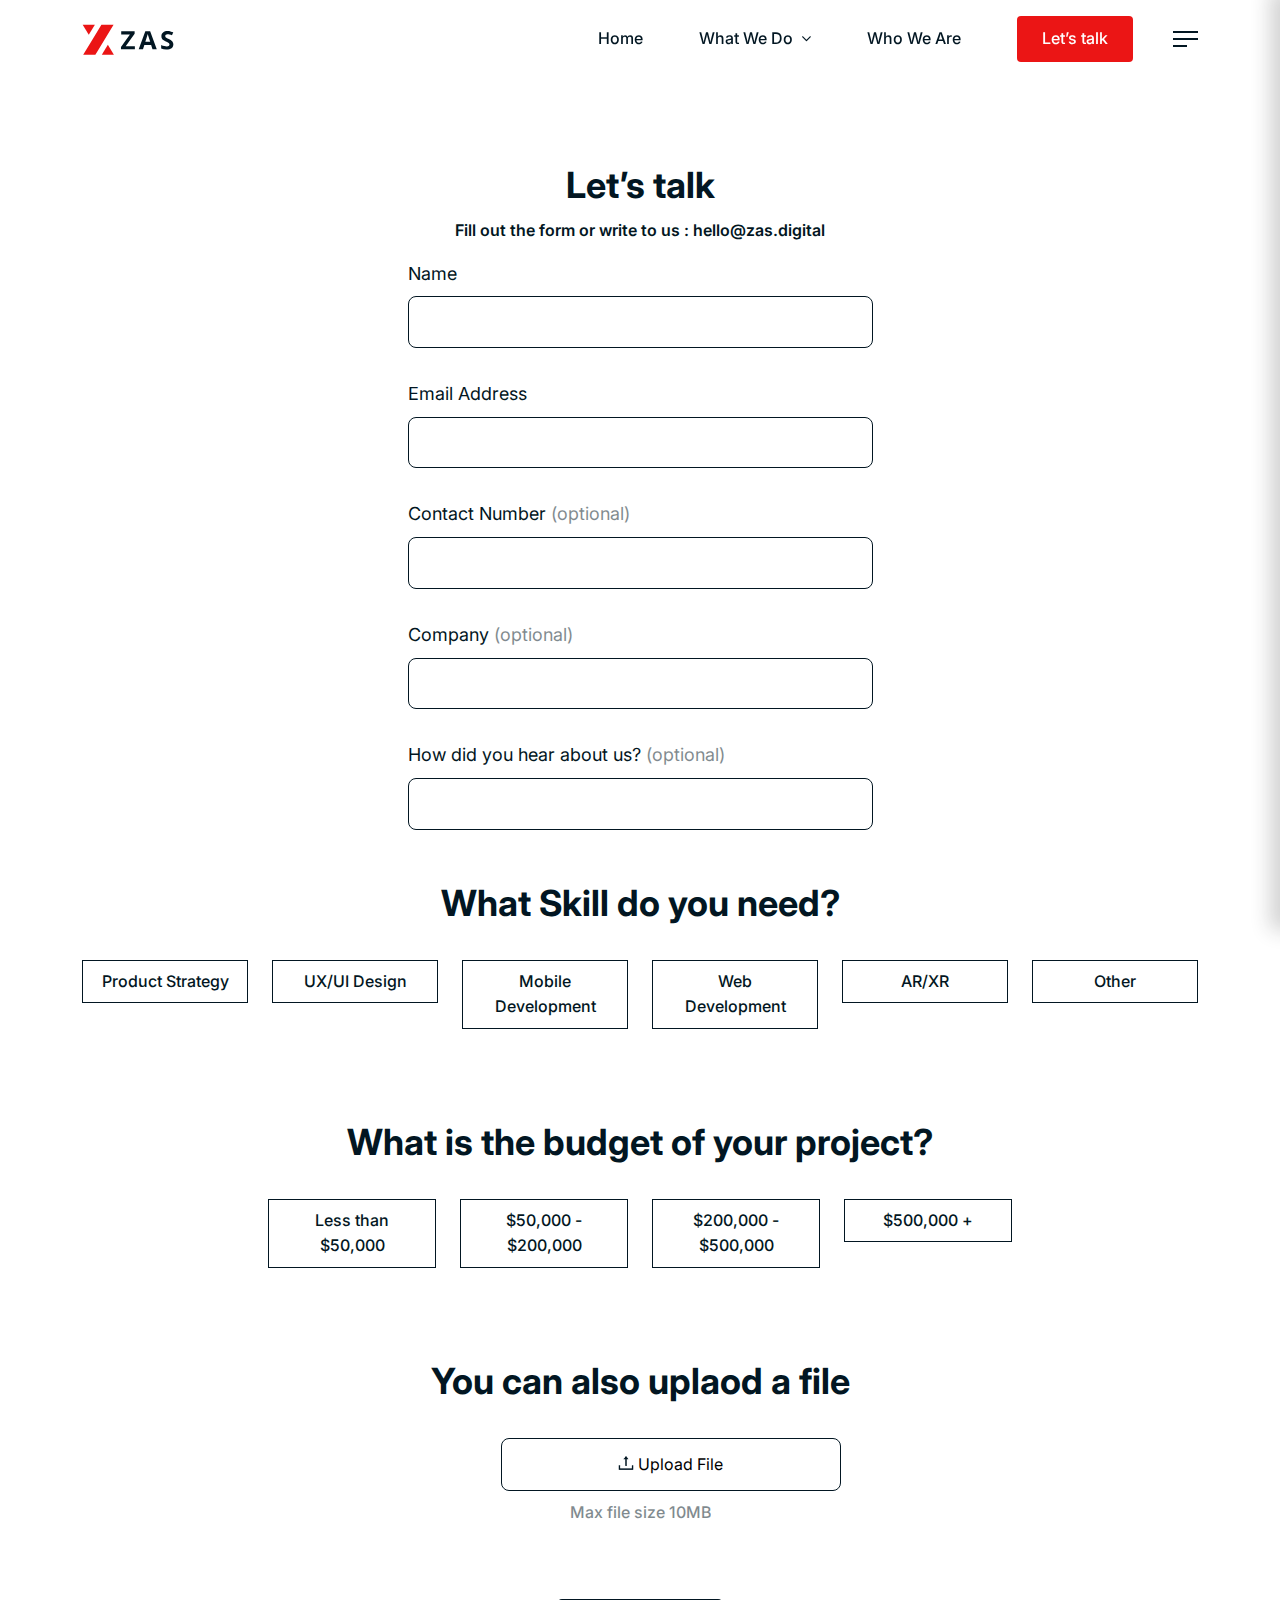
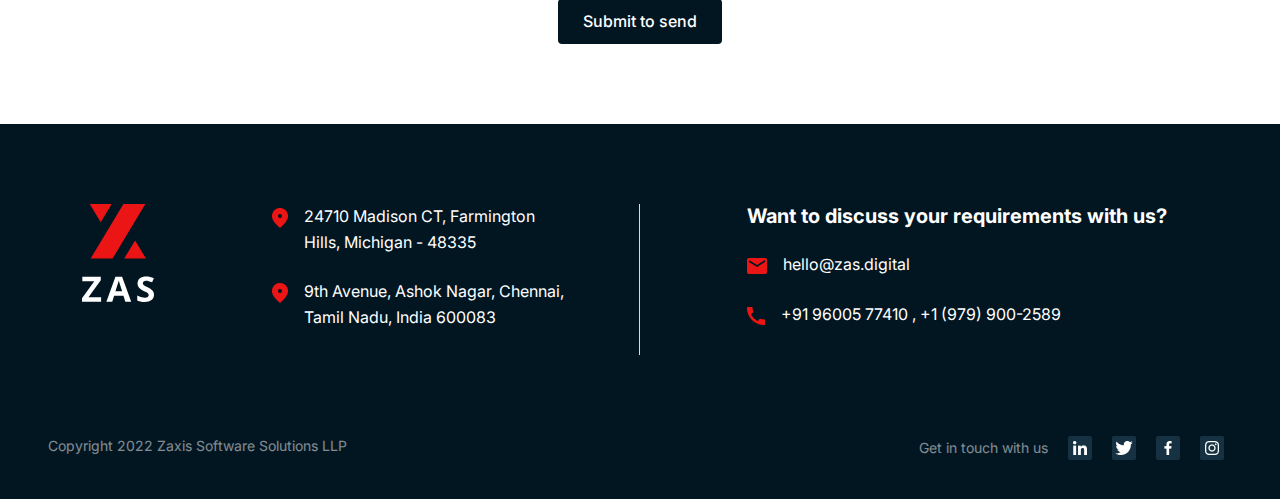
==== contact-us.html @ 8ae953a8 "Sub page design coding" ====
<!doctype html>
<html lang="en">
    <head>
        <meta http-equiv="Content-Type" content="text/html; charset=UTF-8">
        <meta name="viewport" content="width=device-width, initial-scale=1.0, maximum-scale=1.0, user-scalable=0, shrink-to-fit=no">
        <meta http-equiv="X-UA-Compatible" content="IE=edge">
        <link rel="icon" href="assets/images/favicon.ico" sizes="32x32" />
        <title>PD StartUp</title>
        
        <link rel="stylesheet" href="assets/css/bootstrap.min.css">
        <link rel="stylesheet" href="assets/css/owl.carousel.min.css">
        <link href="https://fonts.googleapis.com/css2?family=Inter:wght@100;200;300;400;500;600;700;800;900&display=swap" rel="stylesheet">
        <link rel="stylesheet" href="assets/css/style.css">
        <link rel="stylesheet" href="assets/font-awesome/css/font-awesome.min.css">
    </head>
    <nav class="navbar main-menu navbar-expand-xl fixed-top">
        <div class="container">
            <a href="index.html" class="navbar-brand">
                <img src="assets/images/logo.svg" class="img-fluid" alt="logo">
            </a>
            <button class="navbar-toggler" type="button" data-bs-toggle="offcanvas" data-bs-target="#navbarOffcanvas" aria-controls="navbarOffcanvas" aria-expanded="false" aria-label="Toggle navigation">
                <div class="bar1"></div>
                <div class="bar2"></div>
                <div class="bar3"></div>
            </button>
            
            <div class="offcanvas offcanvas-end bg-secondary" id="navbarOffcanvas" tabindex="-1" aria-labelledby="offcanvasNavbarLabel">
                <div class="offcanvas-header">
                    <a href="index" class="navbar-brand offcanvas-title text-light" d="offcanvasNavbarLabel">
                        <img src="assets/images/logo.svg" class="img-fluid" alt="logo">
                    </a>
                    <button type="button" class="btn-close btn-close-white text-reset" data-bs-dismiss="offcanvas" aria-label="Close"><i class="fa fa-times" aria-hidden="true"></i></button>
                </div>
                <div class="offcanvas-body">          
                    <div class="navbar-nav justify-content-end flex-grow-1 pe-3">
                        <li>
                        <a class="nav-item nav-link" aria-current="page" href="index.html">Home</a>
                        </li>
                        <li class="dropdown ">
                            <a href="" class="dropdown-toggle" type="button" id="dropdownMenuButton" data-bs-toggle="dropdown">
                                What We Do
                            </a>
                            <ul class="dropdown-menu" aria-labelledby="dropdownMenuButton">
                                <li><a class="dropdown-item" href="pd-startup.html">PD for Startup</a></li>
                                <li><a class="dropdown-item" href="pd-enterprise.html">PD for Enterprise</a></li>
                                <li><a class="dropdown-item" href="dedicated-team.html">Dedicated Team </a></li>
                            </ul>
                        </li>
                        <li>
                        <a class="nav-item nav-link" href="who-we-are.html">Who We Are</a>
                        </li>
                        <li>
                            <a href="contact-us.html" class="theam-button red-btn">Let’s talk</a>
                        </li>
                    </div>
                </div>
                <div id="navbar" class="overlay">
                    <a href="javascript:void(0);" onclick="closeNavbar()" class="close">+</a>
                    <div class="overlay-content">
                        <a href="index.html">Home</a>
                        <a href="portfolio.html">Portfolio</a>
                        <a href="services.html">Services</a>
                        <a href="about.html">About</a>
                        <a href="contact-us.html">Contact</a>
                    </div>
                    <div class="contact-menu d-flex justify-content-between">
                        <div class="menu-contact">
                            <a href=""><i class="fa fa-envelope"></i> hello@zas.digital </a><br>
                            <a href=""><i class="fa fa-phone"></i> +91 96005 77410, +1 (979) 900-2589</a>
                        </div>
                        <div class="social-media align-self-center">
                            <ul>
                                <li><a href=""><img src="assets/images/linkedin.png" class="img-fluid" alt="linkedin"></a></li>
                                <li><a href=""><img src="assets/images/twitter.png" class="img-fluid" alt="twitter"></a></li>
                                <li><a href=""><img src="assets/images/fb.png" class="img-fluid" alt="facebook"></a></li>
                                <li><a href=""><img src="assets/images/insta.png" class="img-fluid" alt="insta"></a></li>
                            </ul>
                        </div>
                    </div>
                </div>
            </div>  
            <span class="open" onclick="openNavbar()">
                <div class="bar1"></div>
                <div class="bar2"></div>
                <div class="bar3"></div>
            </span>
        </div>
    </nav>
    <body>
        <div class="cursorA"></div>
        <section class="contact-form">
            <div class="container">
                <form>
                    <div class="col-md-5 mx-auto mb-5">
                        <h3 class="text-center">Let’s talk</h3>
                        <p class="text-center fw-600">Fill out the form or write to us : <a href="mailto:hello@zas.digital" class="text-black text-decoration-none">hello@zas.digital</a></p>
                        <div class="form-group">
                            <label>Name</label>
                            <input type="text" class="form-control" name="name">
                        </div>
                        <div class="form-group">
                            <label>Email Address</label>
                            <input type="text" class="form-control" name="name">
                        </div>
                        <div class="form-group">
                            <label>Contact Number <span>(optional)</span></label>
                            <input type="text" class="form-control" name="name">
                        </div>
                        <div class="form-group">
                            <label>Company <span>(optional)</span></label>
                            <input type="text" class="form-control" name="name">
                        </div>
                        <div class="form-group">
                            <label>How did you hear about us? <span>(optional)</span></label>
                            <input type="text" class="form-control" name="name">
                        </div>
                    </div>
                    <div class=" choose-option ">
                        <h3 class="text-center ">What Skill do you need?</h3>
                        <div class="row">
                            <div class="col text-center mb-4">
                                <input type="radio" id="option1" name="radio-group" >
                                <label for="option1">Product Strategy</label>
                            </div>
                            <div class="col text-center mb-4">
                                <input type="radio" id="option2" name="radio-group" >
                                <label for="option2">UX/UI Design</label>
                            </div>
                            <div class="col text-center mb-4">
                                <input type="radio" id="option3" name="radio-group" >
                                <label for="option3">Mobile Development</label>
                            </div>
                            <div class="col text-center mb-4">
                                <input type="radio" id="option4" name="radio-group" >
                                <label for="option4">Web Development</label>
                            </div>
                            <div class="col text-center mb-4">
                                <input type="radio" id="option5" name="radio-group" >
                                <label for="option5">AR/XR</label>
                            </div>
                            <div class="col text-center mb-4">
                                <input type="radio" id="option6" name="radio-group" >
                                <label for="option6">Other</label>
                            </div>
                        </div>
                    </div>
                    <div class="col-md-8 mx-auto choose-option ">
                        <h3 class="text-center">What is the budget of your project?</h3>
                        <div class="row">
                            <div class="col text-center mb-4">
                                <input type="radio" id="option7" name="radio-group1" >
                                <label for="option7">Less than $50,000</label>
                            </div>
                            <div class="col text-center mb-4">
                                <input type="radio" id="option8" name="radio-group1" >
                                <label for="option8">$50,000 - $200,000</label>
                            </div>
                            <div class="col text-center mb-4">
                                <input type="radio" id="option9" name="radio-group1" >
                                <label for="option9">$200,000 - $500,000</label>
                            </div>
                            <div class="col text-center mb-4">
                                <input type="radio" id="option10" name="radio-group1" >
                                <label for="option10">$500,000 +</label>
                            </div>
                        </div>
                    </div>
                    <div class=" choose-option ">
                        <h3 class="text-center">You can also uplaod a file</h3>
                        <div class="col-md-3 mx-auto text-center mb-4">
                            <input type="file" class="custom-file-input " name="file">
                            <label><span>Max file size 10MB</span></label>
                        </div>
                    </div>
                    <div class="text-center">
                        <button type="button"  class="theam-button black-btn border-0 ">Submit to send</button>
                    </div>
                </form>
            </div>
        </section>
        <footer class="bg-black">
            <div class="footer-top">
                <div class="container">
                    <div class="row">
                        <div class="col-md-2">
                            <img src="assets/images/footer-logo.svg" class="img-fluid" alt="footer-logo">
                        </div>
                        <div class="col-md-4 border-right">
                            <div class="d-flex mb-4">
                                <div class="me-3">
                                    <img src="assets/images/location.png" class="img-fluid" alt="location">
                                </div>
                                <div>
                                    <p class="text-white mb-0">24710 Madison CT, Farmington<br> Hills, Michigan - 48335</p>
                                </div>
                            </div>
                            <div class="d-flex mb-4">
                                <div class="me-3">
                                    <img src="assets/images/location.png" class="img-fluid" alt="location">
                                </div>
                                <div>
                                    <p class="text-white mb-0">9th Avenue, Ashok Nagar, Chennai,<br> Tamil Nadu, India 600083</p>
                                </div>
                            </div>
                        </div>
                        <div class="col-md-5 ms-auto ">
                            <h6 class="text-white mb-4">Want to discuss your requirements with us? </h6>
                            <div class="d-flex mb-4">
                                <div class="me-3">
                                    <img src="assets/images/mail.png" class="img-fluid" alt="location">
                                </div>
                                <div>
                                    <a href="mailto:hello@zas.digital">hello@zas.digital</a>
                                </div>
                            </div>
                            <div class="d-flex mb-4">
                                <div class="me-3">
                                    <img src="assets/images/call.png" class="img-fluid" alt="location">
                                </div>
                                <div>
                                    <a href="tel:+91 96005 77410">+91 96005 77410 , </a>
                                    <a href="tel:+1 (979) 900-2589">+1 (979) 900-2589</a>
                                </div>
                            </div>
                        </div>
                    </div>
                </div>
            </div>
            <div class="footer-bottom pb-4">
                <div class="container-fluid px-5">
                    <div class="row">
                        <div class="col-md-6">
                            <p>Copyright 2022 Zaxis Software Solutions LLP</p>
                        </div>
                        <div class="col-md-6 text-end">
                            <ul>
                                <li><p>Get in touch with us</p></li>
                                <li><a href="#"><img src="assets/images/linkedin.png" class="img-fluid" alt="linkedin"></a></li>
                                <li><a href="#"><img src="assets/images/twitter.png" class="img-fluid" alt="twitter"></a></li>
                                <li><a href="#"><img src="assets/images/fb.png" class="img-fluid" alt="facebook"></a></li>
                                <li><a href="#"><img src="assets/images/insta.png" class="img-fluid" alt="Insta"></a></li>
                            </ul>
                        </div>
                    </div>
                </div>
            </div>
        </footer>
        <script src="assets/js/jquery.js"></script>
        <script src="assets/js/popper.min.js"></script>
        <script src="assets/js/bootstrap.min.js"></script>
        <script src="assets/js/owl.carousel.js"></script>
        <script src="assets/js/custom.js"></script>
        <script src="assets/js/gsap.min.js"></script>
    </body>
</html>
---- assets/css/style.css ----
:root {
    --black-color:#021622;
    --red-color:#EB1515;
    --white-color:#ffffff; 
    --dark-green-color:#ffffff; 
    --light-blue-color:#F9FBFF;
}
.text-black{color:var(--black-color) !important}
.bg-black{background-color: var(--black-color)!important;}

.text-red{color:var(--red-color) !important}
.bg-red{background-color: var(--red-color)!important;}

.text-white{color:var(--white-color) !important}
.bg-white{background-color: var(--white-color)!important;}

.text-light-blue{color:var(--light-blue-color) !important}
.bg-light-blue{background-color: var(--light-blue-color)!important;}
/* global properties */
body{
    font-family: 'Inter', sans-serif;
    font-size: 16px;
    color: var(--black-color);
    line-height: 1.6;
    font-weight: 400;
    transition: all 1.3s ease-out;
}
.paragraph{font-size: 18px !important;line-height: 1.6;}
ul{padding: 0;margin: 0;}
h1,h2,h3,h4,h5,h6{font-weight: 700;}
h1{font-size: 54px;line-height: 75px;}
h2{font-size: 40px;line-height: 62px;}
h3{font-size: 36px;line-height: 50px;}
h4{font-size: 26px;}
h5{font-size: 24px;}
h6{font-size: 20px;}
.font-20{font-size: 20px;}
.fw-600{font-weight: 600;}
.fw-500{font-weight: 500;}
.bg-none{background-color: transparent;background: transparent;}
.theam-button{
    text-decoration: none;
    color: var(--white-color) !important;
    font-weight:500;
    padding: 10px 25px;
    display: inline-block;
    border-radius: 4px;
}
.black-btn{background: var(--black-color);}
.red-btn{background: var(--red-color);}

button:focus{box-shadow: none !important;border-color:transparent}

 /* {
    z-index: 1;
	mix-blend-mode: difference;
	transition: all 0.3s ease-out;
}  */

.cursorA{
	position: fixed;
	pointer-events: none;
	opacity: 0; /* Hide cursor Top Left */
	top: 0;
	left: 0;
	width: 13px;
	height: 13px;
	background: white;
	border: 2.2px solid white;
	border-radius: 50%;
	mix-blend-mode: exclusion;
}

/* navigation */
.main-menu.stickey{background: var(--white-color);transition: all 0.5s ease-in-out;box-shadow: 0px 4px 4px rgba(2, 22, 34, 0.15);}
.main-menu{
    padding: 1rem 0;transition: all 0.5s ease-in-out;
}
.offcanvas-body .navbar-nav li {
    padding: 0 1.5rem;    align-self: center;
}
.offcanvas-body .navbar-nav li a{
    color: var(--black-color);
    text-decoration: none;
    font-size: 16px !important;
    font-weight: 500;
}
.offcanvas-body .navbar-nav li .dropdown-toggle::after{
    border: 0;
    content: '\f107';
    font-family: 'FontAwesome';
    vertical-align: baseline;
}
.main-menu .navbar-nav .dropdown-menu {
    border: 0;
    box-shadow: 0px 4px 4px rgb(2 22 34 / 15%);
    border-radius: 8px;
    margin-top: 1rem !important;
    padding-bottom: 1rem;
}
.main-menu .navbar-nav .dropdown-menu a{
    padding: 0.5rem;
}
.main-menu .open,.main-menu .close {
    display: inline-block;
    cursor: pointer;
    font-size: 2rem;
    color: #fff;
    text-decoration: none;
    transition: 0.5s;
}
.main-menu .close {
    content: '+';
    font-size: 4rem;
    color: red;
    font-weight: 100;
    transform: rotate(45deg);
}
.bar1,  .bar2, .bar3 {background-color: var(--black-color);width: 25px;height: 2px;margin: 5px 0;transition: 0.4s;}
    .sticky-header .bar1, .sticky-header .bar2, .sticky-header  .bar3 {background-color: #000;}
     .bar3 {width: 14px;}
    .change .bar3 {-webkit-transform: rotate(45deg) translate(-3px, -4px);transform: rotate(45deg) translate(-3px, -4px);width:100%}
    .change .bar1 {-webkit-transform: rotate(-45deg) translate(-1px, 2px);transform: rotate(-45deg) translate(-1px, 2px);}
    .change .bar2{display: none;}

.main-menu  .overlay {
  position: fixed;
  width: 0;
  top: 0;
  background-color: var(--white-color);
  overflow-x: hidden;
  height: 100%;
  transition: 0.5s;
  right: 0;
  box-shadow: rgb(34 34 34 / 20%) 10px 10px 20px 20px;
  
}

.overlay-content {
  text-align: right;
  position: relative;
  width: 100%;
  padding-right:5rem;
  padding-bottom: 8rem;
}

.overlay-content a {
  font-size: 52px;
  font-weight: 700;
  color: var(--black-color);
  display: block;
  text-decoration: none;
  transition: all 0.5s ease-in-out;
  position: relative;
  padding: 0.5rem 0;
}
.overlay-content a:hover{
    margin-right: 1rem;
    transition: all 0.5s ease-in-out;
    color: var(--red-color);
}
.overlay-content a:after {
  content: "";
  position: absolute;
  bottom: 0;
  left: 50%;
  width: 0%;
  transform: translateX(-50%);
  height: 3px;
  background: #fff;
  transition: 0.3s;
  display: block;
}
.social-media ul li {
    list-style-type: none;
    display: inline-block;
    margin: 0 1rem;
}
.menu-contact a {
    text-decoration: none;
    color: var(--red-color);
    margin: 0.4rem 0;
    display: inline-block;
    font-size: 18px;
}
.contact-menu{
    padding: 0rem 5rem 0;
}
/* Footer */
.footer-top{padding: 5rem 0;}
footer a{
    color: var(--white-color);
    text-decoration: none;
}
.footer-top .border-right{border-right: 1px solid #D9D9D9;}
.footer-bottom p{color: var(--white-color);opacity: 0.5; font-size: 14px;}
.footer-bottom ul li{list-style-type: none;display: inline-block; margin:0 0.5rem;}
/* Home-page */
.who-we-are{margin-bottom: 2rem;}
.who-we-are p{opacity: 0.5;}

.multi-platform{padding: 5rem 0;}
.primary-card{
    background: var(--light-blue-color);
    border: 1px solid #F9FBFF;
    border-radius: 16px 16px 0px 0px;
    padding: 1.5rem;height: 100%;
}
.primary-card h4 {
    padding-bottom: 2rem;
    display: inline-block;
    margin-bottom: 0;
}
.border-line:after {
    content: '';
    width: 5rem;
    height: 2px;
    background:#D9D9D9;
    position: absolute;
    bottom: 0;
    left: 0;
    right: 0;
    margin: auto;
}
.primary-card .card-footer{border-top: 2px solid #D9D9D9;}
.primary-card .card-footer ul {padding-left: 1rem;}
.primary-card .card-footer ul li{padding: 0.15rem 0;}

.experts {
    background: var(--light-blue-color);
    border-radius: 12px;
    padding: 1rem 1.5rem;
    text-align: center;
    height: 100%;
}
.experts p{
    margin-bottom: 0;
    font-size: 12px;
    opacity: 0.5;
    margin-top: 1rem;
}
.certify img{
    filter: brightness(0);
}
.faq-items{
    border: 1px solid #D9D9D9;
    border-radius: 12px;
    padding: 2rem;
}
.faq-items .accordion{
    border: 0;
    --bs-accordion-border-color: unset;
}
.faq-items .accordion-item:not(:last-child){
    border-bottom: 1px solid #D9D9D9;
}
.faq-items .accordion-item button{background-color: transparent;font-size: 18px;padding: 0.5rem 1.5rem;color: var(--black-color);}
.faq-items .accordion-item .accordion-body{padding-top: 0;}
.faq-items .accordion-item .accordion-body p{opacity: 0.5;}

.service-path:after {
    content: '';
    width: 70%;
    height: 1px;
    background: var(--red-color);
    position: absolute;
    text-align: center;
    margin: auto;
    left: 0;
    right: 0;
}
.service-path .experts{position: relative;}
.path-top:after{top:0;width: 77.5%;}
.service-path.path-bottom .experts:after,.service-path.path-top .experts::before{
    content: '';
    height: 1.5rem;
    width: 1px;
    background: var(--red-color);
    position: absolute;
    text-align: center;
    margin: auto;
    left: 0;
    right: 0;
}
.service-path.path-top:before {
    content: '';
    width: 1px;
    height: 1.5rem;
    position: absolute;
    background: red;
    top: -1.5rem;
    margin: auto;
    left: 0;
    right: 0;
}
.service-path.path-bottom .experts:after{bottom: -1.5rem;}
.service-path.path-top .experts::before{top:-1.5rem}
/* contact us */
.contact-form{padding: 10rem 0 5rem;}
.contact-form form label{
    margin-bottom: 0.5rem;font-size: 18px;
}
.contact-form form label span{opacity:0.5}
.form-group{
    margin-bottom: 2rem;
}
.form-control{
    border: 1px solid var(--black-color);
    padding: 0.8rem 1rem;
    border-radius: 8px;
}
[type="radio"]:checked,
[type="radio"]:not(:checked) {
    position: absolute;
    left: -9999px;
}
[type="radio"]:checked + label{color: var(--white-color);}
[type="radio"]:checked + label,
[type="radio"]:not(:checked) + label
{
    position: relative;
    cursor: pointer;
    display: inline-block;
}
[type="radio"]:checked + label:before,
[type="radio"]:not(:checked) + label:before {
    content: '';
    position: absolute;
    left: 0;
    top: 0;
    width: 100%;
    height: 100%;
    border: 1px solid var(--black-color);
    background: transparent;
}
[type="radio"]:checked + label:after,
[type="radio"]:not(:checked) + label:after {
    content: '';
    width: 100%;
    height: 100%;
    background: var(--black-color);
    position: absolute;
    left: 0;
    top: 0;
    -webkit-transition: all 0.2s ease;
    transition: all 0.2s ease;
    z-index: -1;
}
[type="radio"]:not(:checked) + label:after {
    opacity: 0;
    -webkit-transform: scale(0);
    transform: scale(0);
}
[type="radio"]:checked + label:after {
    opacity: 1;
    -webkit-transform: scale(1);
    transform: scale(1);
}
.choose-option label{font-size: 16px !important;color: var(--black-color);margin-bottom: 0 !important;padding: 9px 15px;width: 100%;font-weight: 500;}
.choose-option {
    margin-bottom: 4rem;
}
.choose-option h3{
    margin-bottom: 2rem;
}
.custom-file-input::-webkit-file-upload-button {
    visibility: hidden;
  }
  .custom-file-input::before {
    content: url('../images/upload.png')' Upload File';
    color: black;
    display: inline-block;
    /* background: -webkit-linear-gradient(top, #f9f9f9, #e3e3e3); */
    border: 1px solid #999;
    border-radius: 3px;
    padding: 5px 8px;
    outline: none;
    white-space: nowrap;
    -webkit-user-select: none;
    cursor: pointer;
    width: 100%;
    border: 1px solid var(--black-color);
    padding: 0.8rem 1rem;
    border-radius: 8px;
    text-align: center;
  }
  .custom-file-input:hover::before {
    border-color: black;
  }
  .custom-file-input:active {
    outline: 0;
  }
  .custom-file-input:active::before {
    background: -webkit-linear-gradient(top, #e3e3e3, #f9f9f9); 
  }

  /* who we are */
  .text-content {
    position: absolute;
    top: 50%;
    left: 0;
    right: 0;
    transform: translate(0, -50%);
}
.team-card h5{max-width: 70%;margin: auto;}
.team-card p{font-size: 14px;}
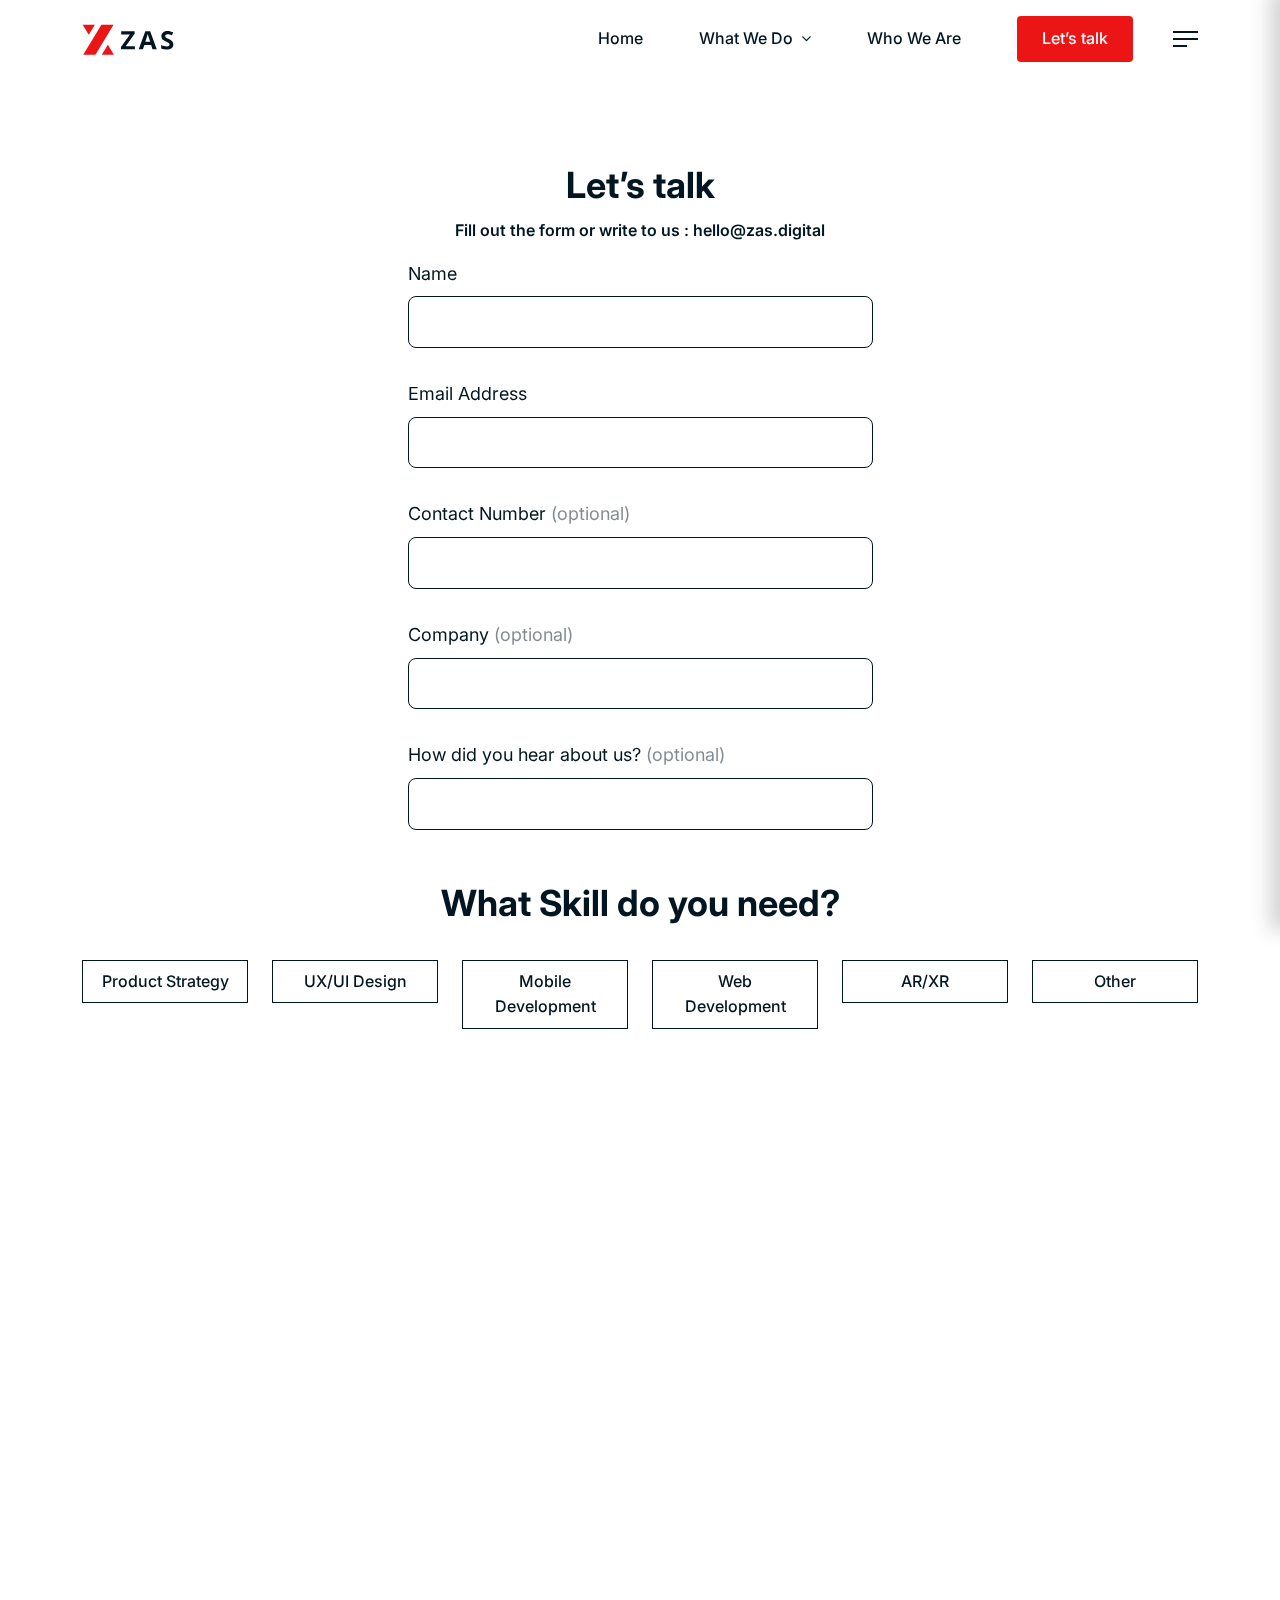
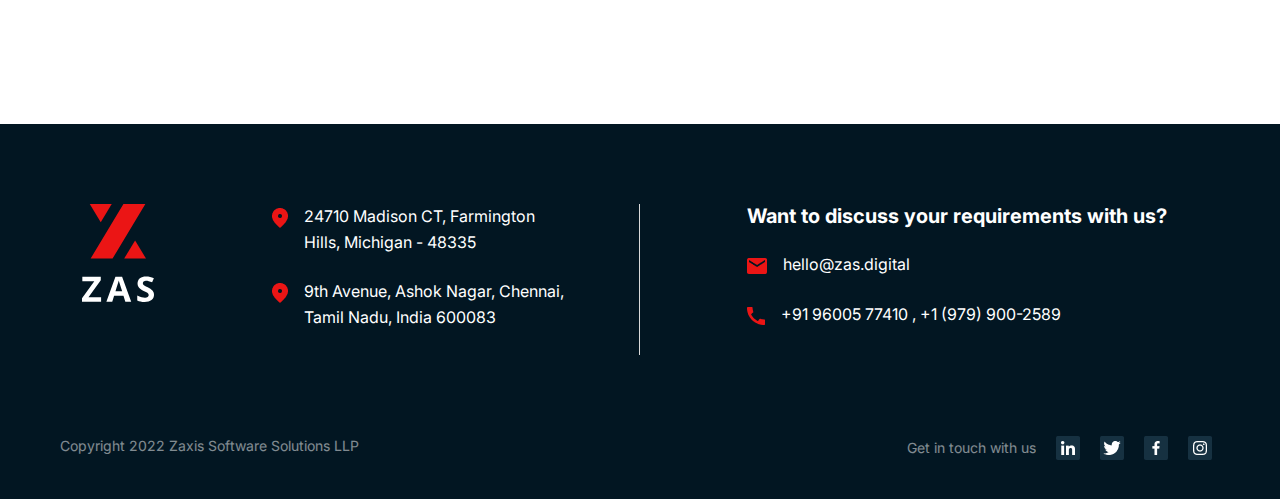
==== commit 7d7b8140: "Responsive code changes" ====
--- a/contact-us.html
+++ b/contact-us.html
@@ -5,8 +5,9 @@
         <meta name="viewport" content="width=device-width, initial-scale=1.0, maximum-scale=1.0, user-scalable=0, shrink-to-fit=no">
         <meta http-equiv="X-UA-Compatible" content="IE=edge">
         <link rel="icon" href="assets/images/favicon.ico" sizes="32x32" />
-        <title>PD StartUp</title>
+        <title>Contact Us</title>
         
+        <link rel="stylesheet" href="assets/css/aos.css">
         <link rel="stylesheet" href="assets/css/bootstrap.min.css">
         <link rel="stylesheet" href="assets/css/owl.carousel.min.css">
         <link href="https://fonts.googleapis.com/css2?family=Inter:wght@100;200;300;400;500;600;700;800;900&display=swap" rel="stylesheet">
@@ -91,7 +92,7 @@
         <section class="contact-form">
             <div class="container">
                 <form>
-                    <div class="col-md-5 mx-auto mb-5">
+                    <div class="col-lg-5 col-md-8 mx-auto mb-5" data-aos="fade-zoom-in" data-aos-easing="ease-in-back" data-aos-delay="300" data-aos-offset="0">
                         <h3 class="text-center">Let’s talk</h3>
                         <p class="text-center fw-600">Fill out the form or write to us : <a href="mailto:hello@zas.digital" class="text-black text-decoration-none">hello@zas.digital</a></p>
                         <div class="form-group">
@@ -115,64 +116,64 @@
                             <input type="text" class="form-control" name="name">
                         </div>
                     </div>
-                    <div class=" choose-option ">
+                    <div class=" choose-option " data-aos="fade-zoom-in" data-aos-easing="ease-in-back" data-aos-delay="300" data-aos-offset="0">
                         <h3 class="text-center ">What Skill do you need?</h3>
                         <div class="row">
-                            <div class="col text-center mb-4">
+                            <div class="col-lg col-md-4 col-6 text-center mb-4">
                                 <input type="radio" id="option1" name="radio-group" >
                                 <label for="option1">Product Strategy</label>
                             </div>
-                            <div class="col text-center mb-4">
+                            <div class="col-lg col-md-4 col-6 text-center mb-4">
                                 <input type="radio" id="option2" name="radio-group" >
                                 <label for="option2">UX/UI Design</label>
                             </div>
-                            <div class="col text-center mb-4">
+                            <div class="col-lg col-md-4 col-6 text-center mb-4">
                                 <input type="radio" id="option3" name="radio-group" >
                                 <label for="option3">Mobile Development</label>
                             </div>
-                            <div class="col text-center mb-4">
+                            <div class="col-lg col-md-4 col-6 text-center mb-4">
                                 <input type="radio" id="option4" name="radio-group" >
                                 <label for="option4">Web Development</label>
                             </div>
-                            <div class="col text-center mb-4">
+                            <div class="col-lg col-md-4 col-6 text-center mb-4">
                                 <input type="radio" id="option5" name="radio-group" >
                                 <label for="option5">AR/XR</label>
                             </div>
-                            <div class="col text-center mb-4">
+                            <div class="col-lg col-md-4 col-6 text-center mb-4">
                                 <input type="radio" id="option6" name="radio-group" >
                                 <label for="option6">Other</label>
                             </div>
                         </div>
                     </div>
-                    <div class="col-md-8 mx-auto choose-option ">
+                    <div class="col-md-8 mx-auto choose-option " data-aos="fade-zoom-in" data-aos-easing="ease-in-back" data-aos-delay="300" data-aos-offset="0">
                         <h3 class="text-center">What is the budget of your project?</h3>
                         <div class="row">
-                            <div class="col text-center mb-4">
+                            <div class="col-lg col-6 text-center mb-4">
                                 <input type="radio" id="option7" name="radio-group1" >
                                 <label for="option7">Less than $50,000</label>
                             </div>
-                            <div class="col text-center mb-4">
+                            <div class="col-lg col-6 text-center mb-4">
                                 <input type="radio" id="option8" name="radio-group1" >
                                 <label for="option8">$50,000 - $200,000</label>
                             </div>
-                            <div class="col text-center mb-4">
+                            <div class="col-lg col-6 text-center mb-4">
                                 <input type="radio" id="option9" name="radio-group1" >
                                 <label for="option9">$200,000 - $500,000</label>
                             </div>
-                            <div class="col text-center mb-4">
+                            <div class="col-lg col-6 text-center mb-4">
                                 <input type="radio" id="option10" name="radio-group1" >
                                 <label for="option10">$500,000 +</label>
                             </div>
                         </div>
                     </div>
-                    <div class=" choose-option ">
+                    <div class=" choose-option " data-aos="fade-zoom-in" data-aos-easing="ease-in-back" data-aos-delay="300" data-aos-offset="0">
                         <h3 class="text-center">You can also uplaod a file</h3>
-                        <div class="col-md-3 mx-auto text-center mb-4">
+                        <div class="col-lg-3 col-md-6 mx-auto text-center mb-4">
                             <input type="file" class="custom-file-input " name="file">
                             <label><span>Max file size 10MB</span></label>
                         </div>
                     </div>
-                    <div class="text-center">
+                    <div class="text-center" data-aos="fade-zoom-in" data-aos-easing="ease-in-back" data-aos-delay="300" data-aos-offset="0">
                         <button type="button"  class="theam-button black-btn border-0 ">Submit to send</button>
                     </div>
                 </form>
@@ -182,10 +183,10 @@
             <div class="footer-top">
                 <div class="container">
                     <div class="row">
-                        <div class="col-md-2">
+                        <div class="col-md-2 mb-lg-0 mb-5">
                             <img src="assets/images/footer-logo.svg" class="img-fluid" alt="footer-logo">
                         </div>
-                        <div class="col-md-4 border-right">
+                        <div class="col-md-4 border-right mb-lg-0 mb-4">
                             <div class="d-flex mb-4">
                                 <div class="me-3">
                                     <img src="assets/images/location.png" class="img-fluid" alt="location">
@@ -227,12 +228,12 @@
                 </div>
             </div>
             <div class="footer-bottom pb-4">
-                <div class="container-fluid px-5">
-                    <div class="row">
-                        <div class="col-md-6">
+                <div class="container-fluid px-lg-5 px-2">
+                    <div class="row mx-0">
+                        <div class="col-md-6 text-lg-start text-center">
                             <p>Copyright 2022 Zaxis Software Solutions LLP</p>
                         </div>
-                        <div class="col-md-6 text-end">
+                        <div class="col-md-6 text-lg-end text-center">
                             <ul>
                                 <li><p>Get in touch with us</p></li>
                                 <li><a href="#"><img src="assets/images/linkedin.png" class="img-fluid" alt="linkedin"></a></li>
@@ -245,11 +246,14 @@
                 </div>
             </div>
         </footer>
+        
         <script src="assets/js/jquery.js"></script>
         <script src="assets/js/popper.min.js"></script>
         <script src="assets/js/bootstrap.min.js"></script>
+        <script src="assets/js/aos.js"></script>
+        <script src="assets/js/custom.js"></script>
         <script src="assets/js/owl.carousel.js"></script>
-        <script src="assets/js/custom.js"></script>
         <script src="assets/js/gsap.min.js"></script>
+        
     </body>
 </html>--- a/assets/css/style.css
+++ b/assets/css/style.css
@@ -199,11 +199,26 @@
 .who-we-are{margin-bottom: 2rem;}
 .who-we-are p{opacity: 0.5;}
 
+@keyframes cursor {
+    from { border-color: var(--black-color); }
+    to { border-color: transparent; }
+}
+.typewriter span {
+    /* border-right: solid var(--black-color) 10px;  */
+    position: relative;
+    animation: cursor 1s ease-in-out infinite;
+}
+.typewriter span:after{
+    content: '_';
+    width: 2rem;
+    height: 10rem;
+    color: var(--black-color);
+}
 .multi-platform{padding: 5rem 0;}
 .primary-card{
     background: var(--light-blue-color);
     border: 1px solid #F9FBFF;
-    border-radius: 16px 16px 0px 0px;
+    border-radius: 16px;
     padding: 1.5rem;height: 100%;
 }
 .primary-card h4 {
@@ -254,7 +269,7 @@
 .faq-items .accordion-item:not(:last-child){
     border-bottom: 1px solid #D9D9D9;
 }
-.faq-items .accordion-item button{background-color: transparent;font-size: 18px;padding: 0.5rem 1.5rem;color: var(--black-color);}
+.faq-items .accordion-item button{background-color: transparent;font-size: 18px;line-height:32px;padding: 0.5rem 1.5rem;color: var(--black-color);}
 .faq-items .accordion-item .accordion-body{padding-top: 0;}
 .faq-items .accordion-item .accordion-body p{opacity: 0.5;}
 
@@ -403,4 +418,112 @@
     transform: translate(0, -50%);
 }
 .team-card h5{max-width: 70%;margin: auto;}
-.team-card p{font-size: 14px;}+.team-card p{font-size: 14px;}
+
+/* Steps start up */
+.process-steps{
+    max-width: 1000px;
+    margin: auto;
+    position: relative;
+    background: url(../images/path-line.png);
+    background-repeat: no-repeat;
+    background-size: 75% 85%;
+    background-position-x: 45%;
+    background-position-y: 15%;
+}
+.step-block{
+    background: #FFF8F8;
+    width: 400px;
+    height: 400px;
+    position: relative;
+    border-radius: 50%;
+}
+.step-block p{
+    font-size: 14px;
+}
+.step-block.right-step {
+    margin-left: auto;
+    margin-top: -4rem;
+}
+.step-block h2 {
+    position: absolute;
+    left: 5%;
+    top: 5%;
+}
+.work-card p{font-size: 14px;}
+table thead{
+    background: var(--black-color);
+}
+table tr{border: 1px solid var(--black-color)}
+table thead tr th{ color: var(--white-color);border: 1px solid var(--black-color);}
+table tr th,table tr td{padding: 0.8rem 1.2rem !important;font-size: 18px;font-weight: 400;color: var(--black-color);border: 1px solid var(--black-color)}
+
+
+/* media queries starts */
+@media(max-width:991px){
+    h1 { font-size: 46px; line-height: 65px;}
+    h3 {font-size: 32px;line-height: 48px;}
+    .main-banner.vh-100 {
+        height: 100% !important;
+        padding: 12rem 0 5rem;
+    }
+    .believe-banner img {
+        height: 300px;
+        object-fit: cover;
+        margin-bottom: 2rem;
+    }
+    .team-card h5{max-width: 100%;}
+    .step-block.right-step{margin-top:3rem;margin-bottom: 3rem;}
+    .path-top:after{    width: 83.5%;}
+}
+@media(max-width:767px){
+    .font-20 {font-size: 16px;}
+    .main-banner.vh-100{padding: 8rem 0 5rem;}
+    .main-banner img{margin-top: 2rem;}
+    h1 {font-size: 36px;line-height: 52px;}
+    h2 {font-size: 30px;line-height: 46px;}
+    h3 {font-size: 26px;line-height: 42px;}
+    h5 {font-size: 20px;}
+    .multi-platform {padding: 2rem 0;}
+    .multi-platform img{width: 8rem;margin-bottom: 0 !important;}
+    .platform-item,.certify img{margin-bottom: 2rem;}
+    .faq-items{padding: 1rem 0;}
+    .footer-top {
+        padding: 5rem 0 2rem;
+    }
+    .main-banner h1 br{display: block;}
+    br{display: none;}
+    
+    .step-block{
+        width: 280px;
+        height: 280px;margin: auto;
+    }
+    .step-block.right-step{margin:3rem auto;}
+    .step-block h2{font-size: 24px;}
+    .step-block img {
+        width: 3rem;
+        margin-bottom: 1rem !important;
+    }
+    .step-block p {
+        font-size: 10px;
+    }
+    .step-block.right-step:last-child{margin-bottom: 0;}
+    .process-steps{background: none;}
+    /* .service-path.path-top {
+        margin-left: 4rem !important;
+    }
+    .service-path.path-top .experts::before {
+        top: 0;
+        right: unset;
+        bottom: 0;
+        width: 2rem;
+        height: 1px;
+        left: -2rem;
+    }
+    .path-top:after {
+        width: 1px;
+        height: 88%;
+        left: -2rem;
+        right: unset;
+    } */
+}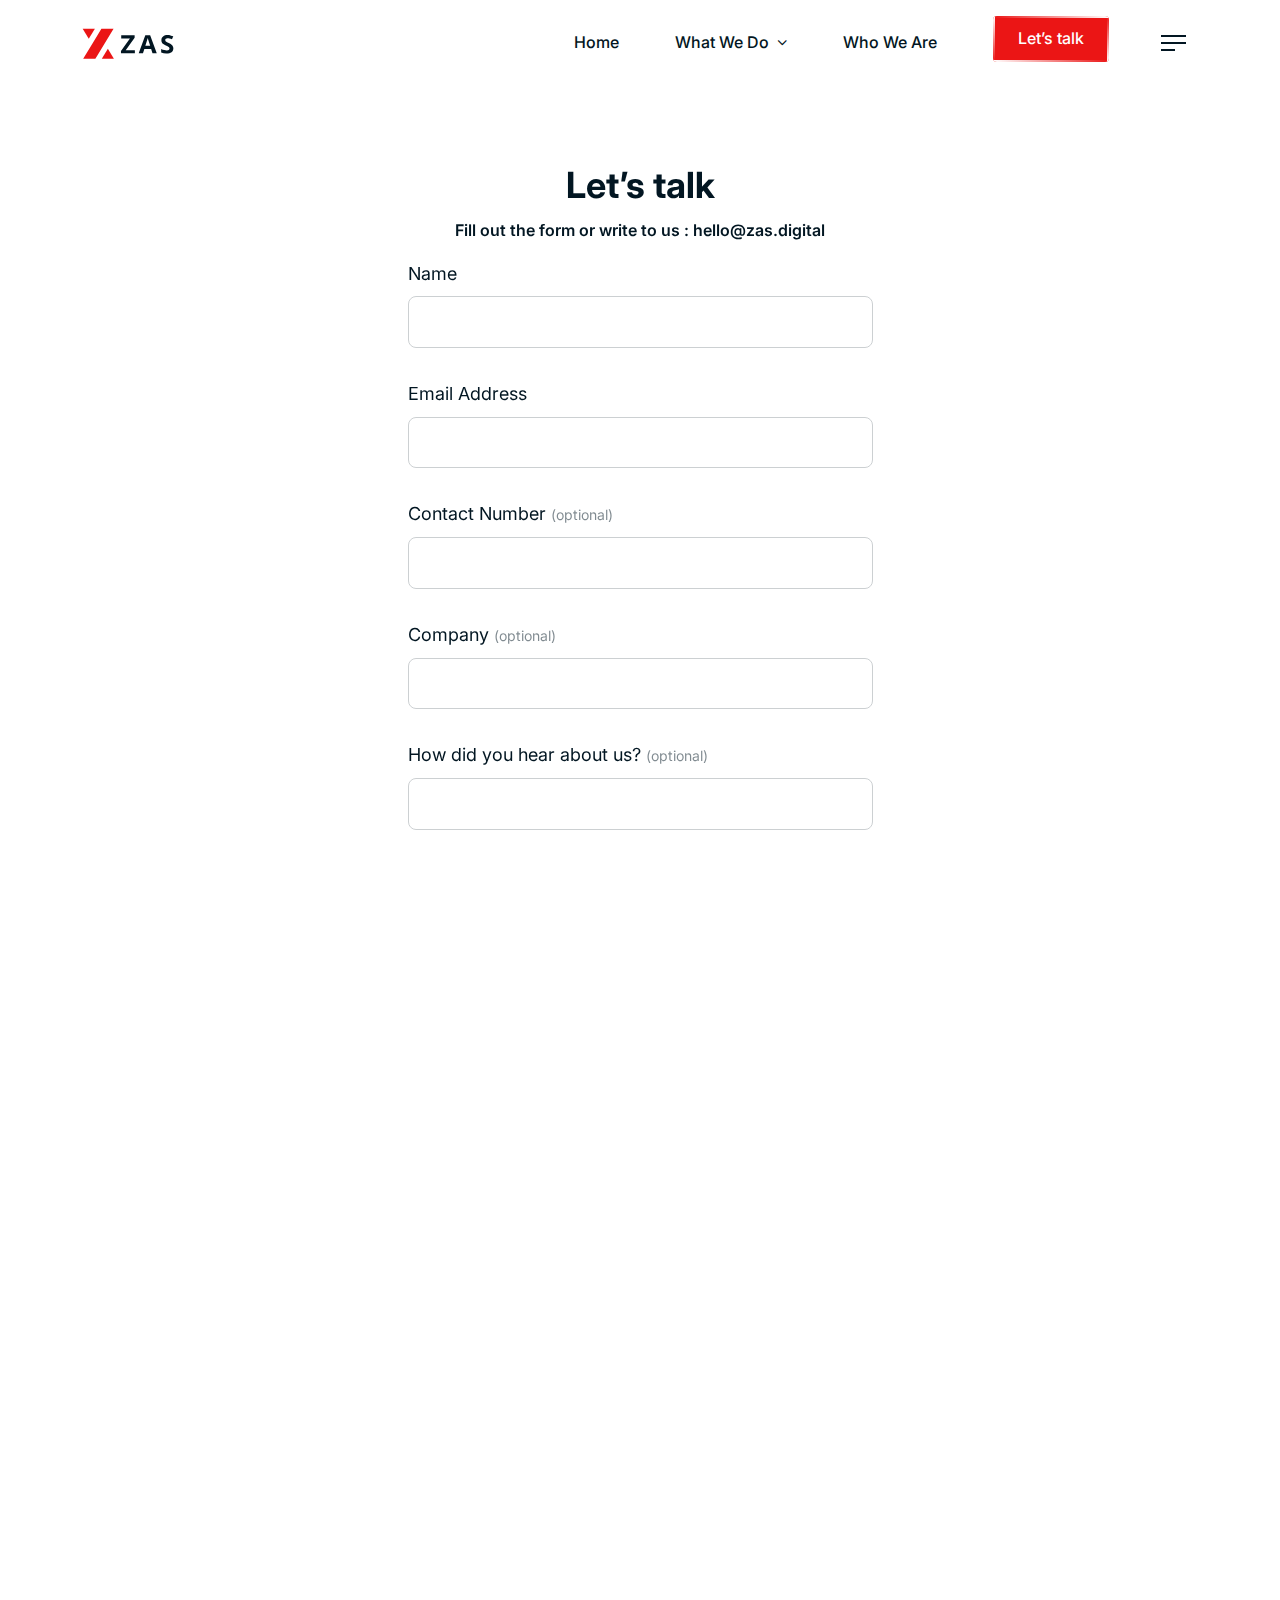
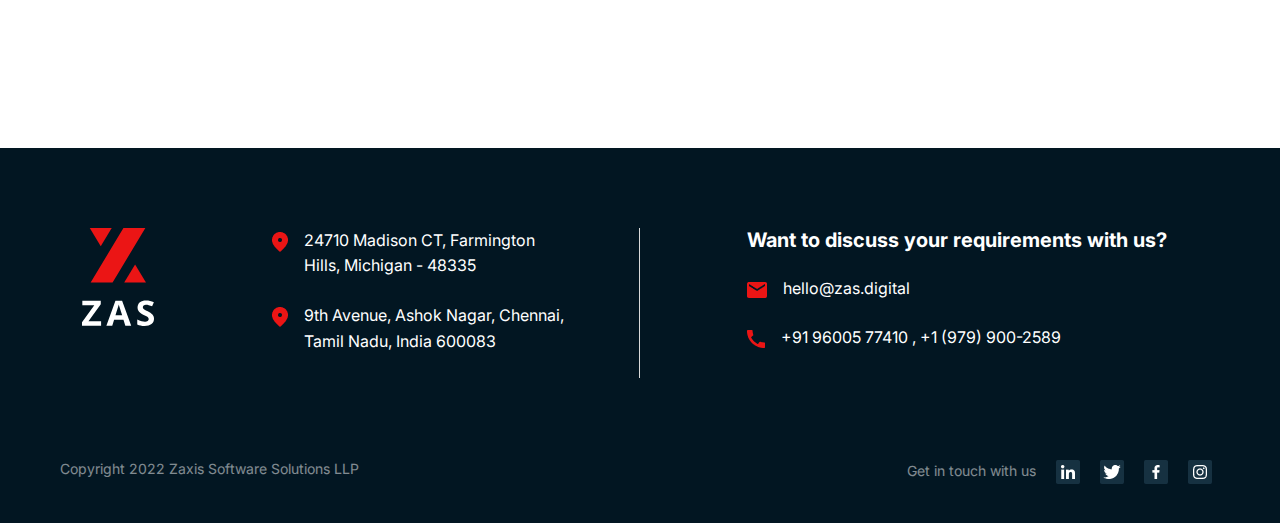
==== commit 36983cce: "feedback changes" ====
--- a/contact-us.html
+++ b/contact-us.html
@@ -14,60 +14,75 @@
         <link rel="stylesheet" href="assets/css/style.css">
         <link rel="stylesheet" href="assets/font-awesome/css/font-awesome.min.css">
     </head>
-    <nav class="navbar main-menu navbar-expand-xl fixed-top">
-        <div class="container">
+    <div class="cursorA"></div>
+    <header>
+        <nav class="navbar main-menu navbar-expand-lg fixed-top">
+            <div class="container">
             <a href="index.html" class="navbar-brand">
                 <img src="assets/images/logo.svg" class="img-fluid" alt="logo">
             </a>
-            <button class="navbar-toggler" type="button" data-bs-toggle="offcanvas" data-bs-target="#navbarOffcanvas" aria-controls="navbarOffcanvas" aria-expanded="false" aria-label="Toggle navigation">
+            <div class="navbar-nav justify-content-end flex-grow-1 pe-3 show-desktop">
+                <li>
+                <a class="nav-item nav-link" aria-current="page" href="index.html">Home</a>
+                </li>
+                <li class="dropdown ">
+                    <a href="" class="dropdown-toggle" type="button" id="dropdownMenuButton" data-bs-toggle="dropdown">
+                        What We Do
+                    </a>
+                    <ul class="dropdown-menu" aria-labelledby="dropdownMenuButton">
+                        <li><a class="dropdown-item" href="pd-startup.html">PD for Startup</a></li>
+                        <li><a class="dropdown-item" href="pd-enterprise.html">PD for Enterprise</a></li>
+                        <li><a class="dropdown-item" href="dedicated-team.html">Dedicated Team </a></li>
+                    </ul>
+                </li>
+                <li>
+                <a class="nav-item nav-link" href="who-we-are.html">Who We Are</a>
+                </li>
+                <li>
+                    <a href="contact-us.html" class="theam-button red-btn"><span>Let’s talk</span></a>
+                </li>
+            </div>
+            <button class="btn border-0" type="button" data-bs-toggle="offcanvas" data-bs-target="#offcanvasRight" aria-controls="offcanvasRight">
                 <div class="bar1"></div>
                 <div class="bar2"></div>
                 <div class="bar3"></div>
             </button>
             
-            <div class="offcanvas offcanvas-end bg-secondary" id="navbarOffcanvas" tabindex="-1" aria-labelledby="offcanvasNavbarLabel">
-                <div class="offcanvas-header">
-                    <a href="index" class="navbar-brand offcanvas-title text-light" d="offcanvasNavbarLabel">
-                        <img src="assets/images/logo.svg" class="img-fluid" alt="logo">
-                    </a>
-                    <button type="button" class="btn-close btn-close-white text-reset" data-bs-dismiss="offcanvas" aria-label="Close"><i class="fa fa-times" aria-hidden="true"></i></button>
-                </div>
-                <div class="offcanvas-body">          
-                    <div class="navbar-nav justify-content-end flex-grow-1 pe-3">
-                        <li>
-                        <a class="nav-item nav-link" aria-current="page" href="index.html">Home</a>
-                        </li>
-                        <li class="dropdown ">
-                            <a href="" class="dropdown-toggle" type="button" id="dropdownMenuButton" data-bs-toggle="dropdown">
-                                What We Do
-                            </a>
-                            <ul class="dropdown-menu" aria-labelledby="dropdownMenuButton">
-                                <li><a class="dropdown-item" href="pd-startup.html">PD for Startup</a></li>
-                                <li><a class="dropdown-item" href="pd-enterprise.html">PD for Enterprise</a></li>
-                                <li><a class="dropdown-item" href="dedicated-team.html">Dedicated Team </a></li>
-                            </ul>
-                        </li>
-                        <li>
-                        <a class="nav-item nav-link" href="who-we-are.html">Who We Are</a>
-                        </li>
-                        <li>
-                            <a href="contact-us.html" class="theam-button red-btn">Let’s talk</a>
-                        </li>
-                    </div>
-                </div>
-                <div id="navbar" class="overlay">
-                    <a href="javascript:void(0);" onclick="closeNavbar()" class="close">+</a>
-                    <div class="overlay-content">
-                        <a href="index.html">Home</a>
-                        <a href="portfolio.html">Portfolio</a>
-                        <a href="services.html">Services</a>
-                        <a href="about.html">About</a>
-                        <a href="contact-us.html">Contact</a>
-                    </div>
-                    <div class="contact-menu d-flex justify-content-between">
+            </div>
+        </nav>
+        <div class="offcanvas offcanvas-end" tabindex="-1" id="offcanvasRight" aria-labelledby="offcanvasRightLabel">
+            <div class="offcanvas-header d-block text-end">
+                <button type="button" class="btn-close text-reset p-4" data-bs-dismiss="offcanvas" aria-label="Close"></button>
+            </div>
+            <div class="offcanvas-body">  
+                <div class="row h-100">
+                    <div class="align-self-top">  
+                        <div class="overlay-content">
+                            <a href="index.html">Home</a>
+                            <a href="portfolio.html">Portfolio</a>
+                            <a href="services.html">Services</a>
+                            <a href="about.html">About</a>
+                            <a href="contact-us.html">Contact</a>
+                        </div>
+                        <div class=" justify-content-end flex-grow-1 show-responsive">
+                            <li class="dropdown ">
+                                <a href="" class="dropdown-toggle" type="button" id="dropdownMenuButton" data-bs-toggle="dropdown">
+                                    What We Do
+                                </a>
+                                <ul class="dropdown-menu" aria-labelledby="dropdownMenuButton">
+                                    <li><a class="dropdown-item" href="pd-startup.html">PD for Startup</a></li>
+                                    <li><a class="dropdown-item" href="pd-enterprise.html">PD for Enterprise</a></li>
+                                    <li><a class="dropdown-item" href="dedicated-team.html">Dedicated Team </a></li>
+                                </ul>   
+                            </li>
+                            <li> <a class="nav-item nav-link" href="who-we-are.html">Who We Are</a> </li>
+                            
+                        </div>
+                    </div>
+                    <div class="contact-menu align-self-end d-md-flex justify-content-between">
                         <div class="menu-contact">
-                            <a href=""><i class="fa fa-envelope"></i> hello@zas.digital </a><br>
-                            <a href=""><i class="fa fa-phone"></i> +91 96005 77410, +1 (979) 900-2589</a>
+                            <a href="">hello@zas.digital </a><br>
+                            <a href="">+91 96005 77410, +1 (979) 900-2589</a>
                         </div>
                         <div class="social-media align-self-center">
                             <ul>
@@ -79,20 +94,14 @@
                         </div>
                     </div>
                 </div>
-            </div>  
-            <span class="open" onclick="openNavbar()">
-                <div class="bar1"></div>
-                <div class="bar2"></div>
-                <div class="bar3"></div>
-            </span>
+            </div>
         </div>
-    </nav>
+    </header>
     <body>
-        <div class="cursorA"></div>
         <section class="contact-form">
             <div class="container">
                 <form>
-                    <div class="col-lg-5 col-md-8 mx-auto mb-5" data-aos="fade-zoom-in" data-aos-easing="ease-in-back" data-aos-delay="300" data-aos-offset="0">
+                    <div class="col-lg-5 col-md-8 mx-auto mb-5" data-aos="fade-up">
                         <h3 class="text-center">Let’s talk</h3>
                         <p class="text-center fw-600">Fill out the form or write to us : <a href="mailto:hello@zas.digital" class="text-black text-decoration-none">hello@zas.digital</a></p>
                         <div class="form-group">
@@ -116,7 +125,7 @@
                             <input type="text" class="form-control" name="name">
                         </div>
                     </div>
-                    <div class=" choose-option " data-aos="fade-zoom-in" data-aos-easing="ease-in-back" data-aos-delay="300" data-aos-offset="0">
+                    <div class=" choose-option " data-aos="fade-up">
                         <h3 class="text-center ">What Skill do you need?</h3>
                         <div class="row">
                             <div class="col-lg col-md-4 col-6 text-center mb-4">
@@ -145,7 +154,7 @@
                             </div>
                         </div>
                     </div>
-                    <div class="col-md-8 mx-auto choose-option " data-aos="fade-zoom-in" data-aos-easing="ease-in-back" data-aos-delay="300" data-aos-offset="0">
+                    <div class="col-md-8 mx-auto choose-option " data-aos="fade-up">
                         <h3 class="text-center">What is the budget of your project?</h3>
                         <div class="row">
                             <div class="col-lg col-6 text-center mb-4">
@@ -166,15 +175,15 @@
                             </div>
                         </div>
                     </div>
-                    <div class=" choose-option " data-aos="fade-zoom-in" data-aos-easing="ease-in-back" data-aos-delay="300" data-aos-offset="0">
+                    <div class=" choose-option " data-aos="fade-up">
                         <h3 class="text-center">You can also uplaod a file</h3>
-                        <div class="col-lg-3 col-md-6 mx-auto text-center mb-4">
+                        <div class="file-upload col-lg-3 col-md-6 mx-auto text-center mb-4 d-flex">
                             <input type="file" class="custom-file-input " name="file">
                             <label><span>Max file size 10MB</span></label>
                         </div>
                     </div>
-                    <div class="text-center" data-aos="fade-zoom-in" data-aos-easing="ease-in-back" data-aos-delay="300" data-aos-offset="0">
-                        <button type="button"  class="theam-button black-btn border-0 ">Submit to send</button>
+                    <div class="text-center" data-aos="fade-up">
+                        <button type="button"  class="theam-button black-btn border-0 "><span>Submit to send</span></button>
                     </div>
                 </form>
             </div>
--- a/assets/css/style.css
+++ b/assets/css/style.css
@@ -24,6 +24,11 @@
     line-height: 1.6;
     font-weight: 400;
     transition: all 1.3s ease-out;
+}
+.cursorA{
+    z-index: 9999;
+	mix-blend-mode: difference;
+	transition: all 0.3s ease-out;
 }
 .paragraph{font-size: 18px !important;line-height: 1.6;}
 ul{padding: 0;margin: 0;}
@@ -45,12 +50,154 @@
     padding: 10px 25px;
     display: inline-block;
     border-radius: 4px;
+    transition: all ease 0.5s;
+    position: relative;
+    overflow: hidden;
 }
 .black-btn{background: var(--black-color);}
 .red-btn{background: var(--red-color);}
-
+.theam-button:before {
+    content: "";
+    position: absolute;
+    top: 0;
+    left: 0;
+    width: 100%;
+    height: 2px;
+    background: -webkit-gradient(linear, right top, left top, from(#ffffff), to(transparent));
+    background: linear-gradient(right, #ffffff, transparent);
+    -webkit-animation: right 2s linear infinite;
+    animation: right 2s linear infinite;
+}
+.theam-button::after {
+    content: "";
+    position: absolute;
+    bottom: 0;
+    left: 0;
+    width: 100%;
+    height: 2px;
+    background: -webkit-gradient(linear, left top, right top, from(#ffffff), to(transparent));
+    background: linear-gradient(left, #ffffff, transparent);
+    -webkit-animation: left 2s linear infinite;
+    animation: left 2s linear infinite;
+}
+.theam-button span::before {
+    content: "";
+    position: absolute;
+    top: 0;
+    left: 0;
+    width: 2px;
+    height: 100%;
+    background: -webkit-gradient(linear, left top, left bottom, from(#ffffff), to(transparent));
+    background: linear-gradient(top, #ffffff, transparent);
+    -webkit-animation: top 2s linear infinite;
+    animation: top 2s linear infinite;
+    -webkit-animation-delay: 1s;
+    animation-delay: 1s;
+}
+.theam-button span::after {
+    content: "";
+    position: absolute;
+    bottom: 0;
+    right: 0;
+    width: 2px;
+    height: 100%;
+    background: -webkit-gradient(linear, left bottom, left top, from(#ffffff), to(transparent));
+    background: linear-gradient(bottom, #ffffff, transparent);
+    -webkit-animation: bottom 2s linear infinite;
+    animation: bottom 2s linear infinite;
+    -webkit-animation-delay: 1s;
+    animation-delay: 1s;
+}
+
+@-webkit-keyframes left {
+    0% {
+      -webkit-transform: translateX(100%);
+              transform: translateX(100%);
+    }
+    100% {
+      -webkit-transform: translateX(-100%);
+              transform: translateX(-100%);
+    }
+  }
+  
+  @keyframes left {
+    0% {
+      -webkit-transform: translateX(100%);
+              transform: translateX(100%);
+    }
+    100% {
+      -webkit-transform: translateX(-100%);
+              transform: translateX(-100%);
+    }
+  }
+  
+  @-webkit-keyframes right {
+    0% {
+      -webkit-transform: translateX(-100%);
+              transform: translateX(-100%);
+    }
+    100% {
+      -webkit-transform: translateX(100%);
+              transform: translateX(100%);
+    }
+  }
+  
+  @keyframes right {
+    0% {
+      -webkit-transform: translateX(-100%);
+              transform: translateX(-100%);
+    }
+    100% {
+      -webkit-transform: translateX(100%);
+              transform: translateX(100%);
+    }
+  }
+  
+  @-webkit-keyframes top {
+    0% {
+      -webkit-transform: translateY(100%);
+              transform: translateY(100%);
+    }
+    100% {
+      -webkit-transform: translateY(-100%);
+              transform: translateY(-100%);
+    }
+  }
+  
+  @keyframes top {
+    0% {
+      -webkit-transform: translateY(100%);
+              transform: translateY(100%);
+    }
+    100% {
+      -webkit-transform: translateY(-100%);
+              transform: translateY(-100%);
+    }
+  }
+  
+  @-webkit-keyframes bottom {
+    0% {
+      -webkit-transform: translateY(-100%);
+              transform: translateY(-100%);
+    }
+    100% {
+      -webkit-transform: translateY(100%);
+              transform: translateY(100%);
+    }
+  }
+  
+  @keyframes bottom {
+    0% {
+      -webkit-transform: translateY(-100%);
+              transform: translateY(-100%);
+    }
+    100% {
+      -webkit-transform: translateY(100%);
+              transform: translateY(100%);
+    }
+  }
 button:focus{box-shadow: none !important;border-color:transparent}
-
+.form-control:focus{box-shadow: none !important;border: 1px solid var(--black-color);opacity: 1;}
  /* {
     z-index: 1;
 	mix-blend-mode: difference;
@@ -72,20 +219,20 @@
 }
 
 /* navigation */
-.main-menu.stickey{background: var(--white-color);transition: all 0.5s ease-in-out;box-shadow: 0px 4px 4px rgba(2, 22, 34, 0.15);}
+.main-menu.stickey{transition: all 0.5s ease-in-out;box-shadow: 0px 4px 4px rgba(2, 22, 34, 0.15);}
 .main-menu{
-    padding: 1rem 0;transition: all 0.5s ease-in-out;
-}
-.offcanvas-body .navbar-nav li {
+    padding: 1rem 0;transition: all 0.5s ease-in-out;background: var(--white-color);
+}
+.navbar-nav li {
     padding: 0 1.5rem;    align-self: center;
 }
-.offcanvas-body .navbar-nav li a{
+.navbar-nav li a{
     color: var(--black-color);
     text-decoration: none;
     font-size: 16px !important;
     font-weight: 500;
 }
-.offcanvas-body .navbar-nav li .dropdown-toggle::after{
+.navbar-nav li .dropdown-toggle::after{
     border: 0;
     content: '\f107';
     font-family: 'FontAwesome';
@@ -98,6 +245,7 @@
     margin-top: 1rem !important;
     padding-bottom: 1rem;
 }
+.offcanvas{width: 80% !important;}
 .main-menu .navbar-nav .dropdown-menu a{
     padding: 0.5rem;
 }
@@ -136,30 +284,32 @@
   
 }
 
-.overlay-content {
+.offcanvas-body{
   text-align: right;
   position: relative;
   width: 100%;
-  padding-right:5rem;
-  padding-bottom: 8rem;
-}
-
-.overlay-content a {
+}
+.offcanvas.offcanvas-end {
+    padding-right: 5%;
+}
+.offcanvas-body a,.offcanvas-body .navbar-nav li a {
   font-size: 52px;
   font-weight: 700;
   color: var(--black-color);
   display: block;
   text-decoration: none;
-  transition: all 0.5s ease-in-out;
+  /* transition: all 0.5s ease-in-out; */
+  transition: 300ms;
   position: relative;
-  padding: 0.5rem 0;
-}
-.overlay-content a:hover{
-    margin-right: 1rem;
-    transition: all 0.5s ease-in-out;
+  /* padding: 0.5rem 0; */
+}
+.offcanvas-body a:hover{
+    /* margin-right: 1rem; */
+    transform: scale(1.001);
+    /* transition: all 0.5s ease-in-out; */
     color: var(--red-color);
 }
-.overlay-content a:after {
+.offcanvas-body a:after {
   content: "";
   position: absolute;
   bottom: 0;
@@ -176,16 +326,18 @@
     display: inline-block;
     margin: 0 1rem;
 }
+.menu-contact{text-align: left;}
 .menu-contact a {
     text-decoration: none;
     color: var(--red-color);
-    margin: 0.4rem 0;
     display: inline-block;
     font-size: 18px;
-}
-.contact-menu{
-    padding: 0rem 5rem 0;
-}
+    font-weight: 400;
+}
+.social-media ul li:last-child {
+    margin-right: 0;
+}
+.dropdown-menu li a:hover{background-color: transparent;}
 /* Footer */
 .footer-top{padding: 5rem 0;}
 footer a{
@@ -197,7 +349,7 @@
 .footer-bottom ul li{list-style-type: none;display: inline-block; margin:0 0.5rem;}
 /* Home-page */
 .who-we-are{margin-bottom: 2rem;}
-.who-we-are p{opacity: 0.5;}
+.who-we-are p{opacity: 0.7;}
 
 @keyframes cursor {
     from { border-color: var(--black-color); }
@@ -226,6 +378,12 @@
     display: inline-block;
     margin-bottom: 0;
 }
+.what-wedo-card .body-content {
+    min-height: 130px;
+}
+.what-wedo-card .card-footer {
+    min-height: 15rem;
+}
 .border-line:after {
     content: '';
     width: 5rem;
@@ -269,7 +427,7 @@
 .faq-items .accordion-item:not(:last-child){
     border-bottom: 1px solid #D9D9D9;
 }
-.faq-items .accordion-item button{background-color: transparent;font-size: 18px;line-height:32px;padding: 0.5rem 1.5rem;color: var(--black-color);}
+.faq-items .accordion-item button{background-color: transparent;font-size: 18px;line-height:32px;padding: 1rem 1.5rem;color: var(--black-color);}
 .faq-items .accordion-item .accordion-body{padding-top: 0;}
 .faq-items .accordion-item .accordion-body p{opacity: 0.5;}
 
@@ -315,7 +473,7 @@
 .contact-form form label{
     margin-bottom: 0.5rem;font-size: 18px;
 }
-.contact-form form label span{opacity:0.5}
+.contact-form form label span{opacity:0.5;font-size: 14px;}
 .form-group{
     margin-bottom: 2rem;
 }
@@ -323,6 +481,7 @@
     border: 1px solid var(--black-color);
     padding: 0.8rem 1rem;
     border-radius: 8px;
+    opacity: 0.2;
 }
 [type="radio"]:checked,
 [type="radio"]:not(:checked) {
@@ -381,12 +540,18 @@
 .custom-file-input::-webkit-file-upload-button {
     visibility: hidden;
   }
+  .custom-file-input {border-radius: 4px;background: var(--black-color);}
+  .file-upload  label{
+    align-content: center;
+    display: inline-block !important;
+  }
   .custom-file-input::before {
-    content: url('../images/upload.png')' Upload File';
-    color: black;
+    /* content: url('../images/upload.png')' Upload File'; */
+    content: '\f0ee  Upload File';
+    color: var(--white-color);
     display: inline-block;
     /* background: -webkit-linear-gradient(top, #f9f9f9, #e3e3e3); */
-    border: 1px solid #999;
+    /* border: 1px solid #999; */
     border-radius: 3px;
     padding: 5px 8px;
     outline: none;
@@ -398,6 +563,7 @@
     padding: 0.8rem 1rem;
     border-radius: 8px;
     text-align: center;
+    font-family: 'FontAwesome';
   }
   .custom-file-input:hover::before {
     border-color: black;
@@ -460,7 +626,11 @@
 
 
 /* media queries starts */
+@media(min-width:992px){
+    .show-responsive{display: none;}
+}
 @media(max-width:991px){
+    .show-desktop{display: none;}
     h1 { font-size: 46px; line-height: 65px;}
     h3 {font-size: 32px;line-height: 48px;}
     .main-banner.vh-100 {
@@ -475,6 +645,30 @@
     .team-card h5{max-width: 100%;}
     .step-block.right-step{margin-top:3rem;margin-bottom: 3rem;}
     .path-top:after{    width: 83.5%;}
+    li{list-style-type: none;}
+    .offcanvas-body a, .offcanvas-body .navbar-nav li a{font-size: 30px;padding: 0.4rem 0;}
+    li.dropdown .dropdown-toggle {padding-right: 2rem;}
+    .offcanvas-body a:after {
+        left: unset;
+        right: 0;
+        top: 50%;
+        transform: translate(0, -50%);
+    }
+    .menu-contact a {
+        font-size: 16px;
+    }
+    .offcanvas-body .dropdown-menu {
+        border: 0;
+        background: #FFFFFF;
+        box-shadow: 0px 4px 4px rgb(2 22 34 / 15%);
+        border-radius: 8px;padding: 1rem 2rem;
+        right: 0 !important;
+        left: unset !important;
+    }
+    .offcanvas-body .dropdown-menu li a{
+        font-size: 18px;font-weight: 400;
+    }
+    .offcanvas-body .dropdown-menu li a:hover{background-color: transparent;}
 }
 @media(max-width:767px){
     .font-20 {font-size: 16px;}
@@ -509,21 +703,7 @@
     }
     .step-block.right-step:last-child{margin-bottom: 0;}
     .process-steps{background: none;}
-    /* .service-path.path-top {
-        margin-left: 4rem !important;
-    }
-    .service-path.path-top .experts::before {
-        top: 0;
-        right: unset;
-        bottom: 0;
-        width: 2rem;
-        height: 1px;
-        left: -2rem;
-    }
-    .path-top:after {
-        width: 1px;
-        height: 88%;
-        left: -2rem;
-        right: unset;
-    } */
+    .menu-contact a {
+        font-size: 14px;
+    }
 }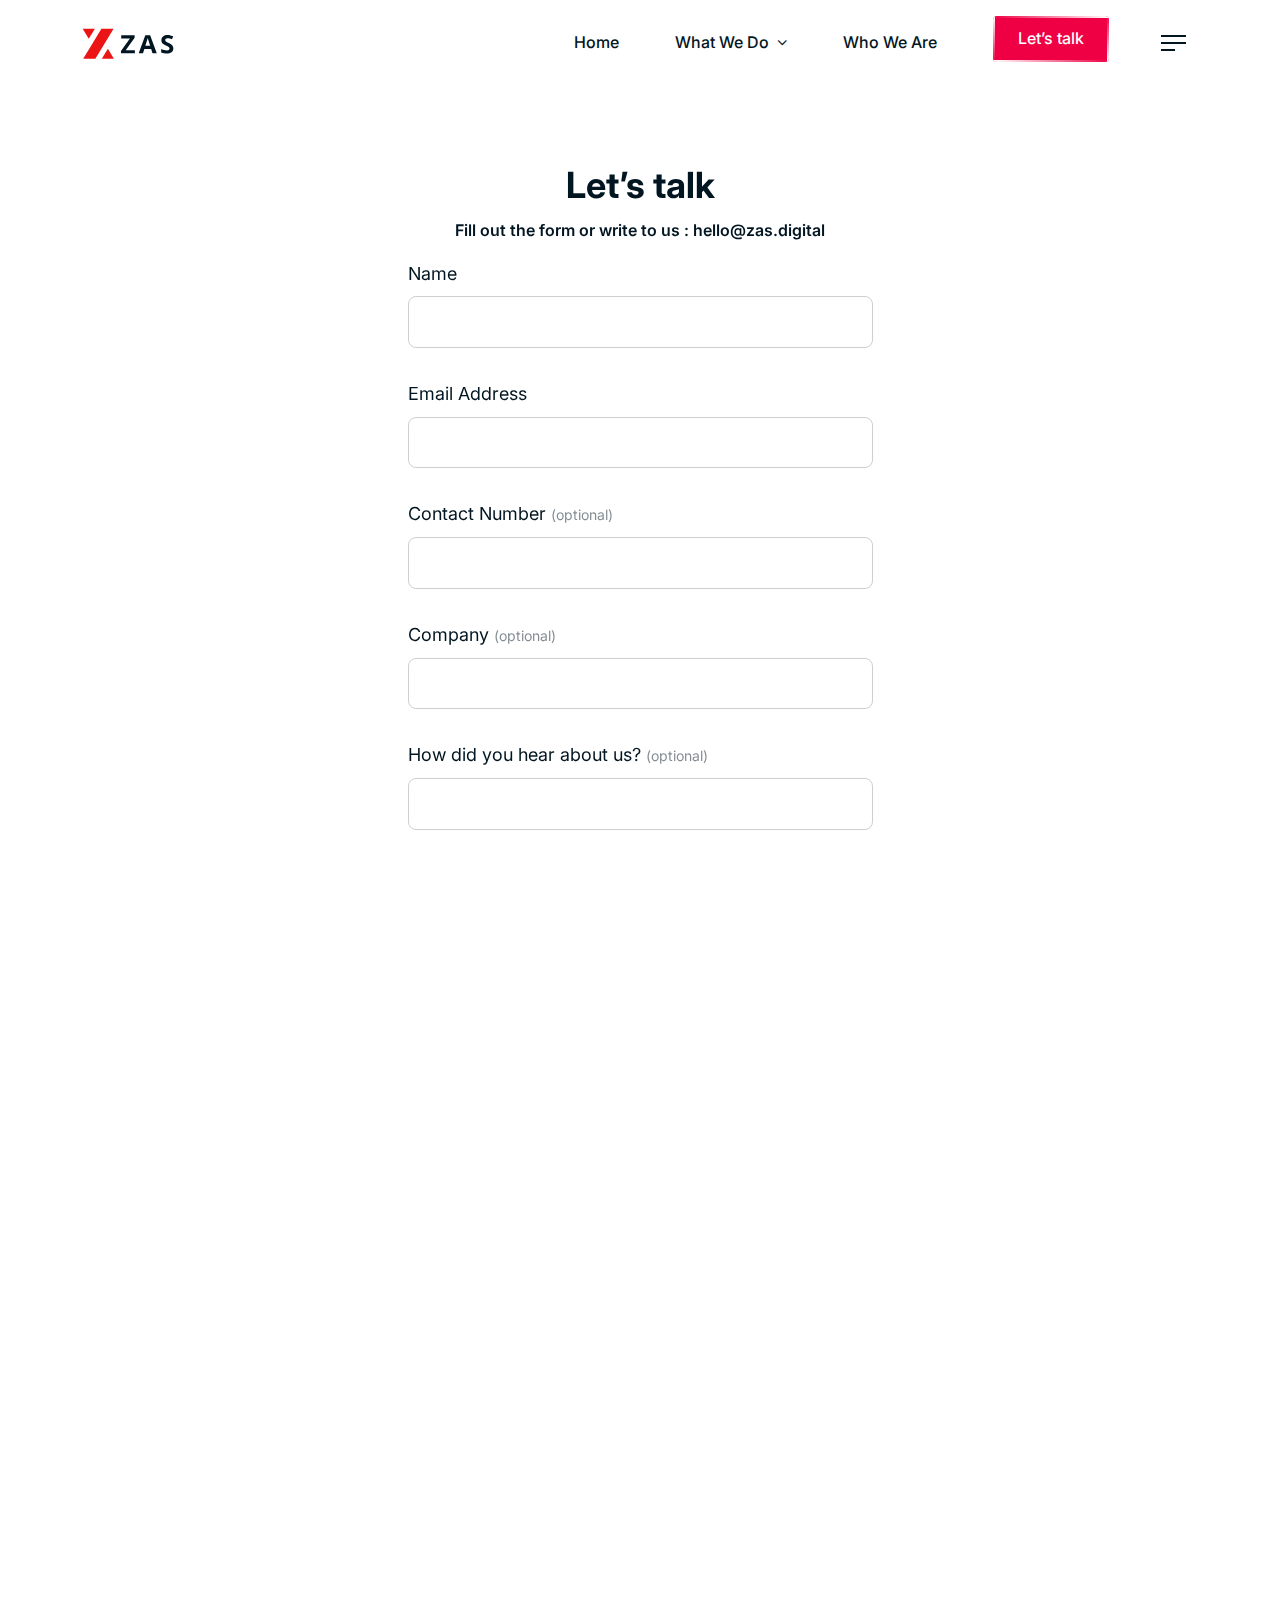
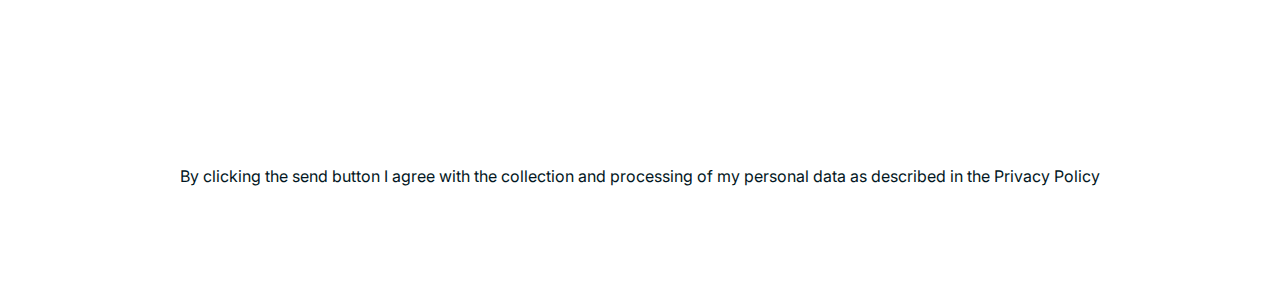
==== commit e7f09349: "feedback point changes" ====
--- a/contact-us.html
+++ b/contact-us.html
@@ -100,161 +100,103 @@
     <body>
         <section class="contact-form">
             <div class="container">
-                <form>
-                    <div class="col-lg-5 col-md-8 mx-auto mb-5" data-aos="fade-up">
-                        <h3 class="text-center">Let’s talk</h3>
-                        <p class="text-center fw-600">Fill out the form or write to us : <a href="mailto:hello@zas.digital" class="text-black text-decoration-none">hello@zas.digital</a></p>
-                        <div class="form-group">
-                            <label>Name</label>
-                            <input type="text" class="form-control" name="name">
-                        </div>
-                        <div class="form-group">
-                            <label>Email Address</label>
-                            <input type="text" class="form-control" name="name">
-                        </div>
-                        <div class="form-group">
-                            <label>Contact Number <span>(optional)</span></label>
-                            <input type="text" class="form-control" name="name">
-                        </div>
-                        <div class="form-group">
-                            <label>Company <span>(optional)</span></label>
-                            <input type="text" class="form-control" name="name">
-                        </div>
-                        <div class="form-group">
-                            <label>How did you hear about us? <span>(optional)</span></label>
-                            <input type="text" class="form-control" name="name">
-                        </div>
-                    </div>
-                    <div class=" choose-option " data-aos="fade-up">
-                        <h3 class="text-center ">What Skill do you need?</h3>
-                        <div class="row">
-                            <div class="col-lg col-md-4 col-6 text-center mb-4">
-                                <input type="radio" id="option1" name="radio-group" >
-                                <label for="option1">Product Strategy</label>
-                            </div>
-                            <div class="col-lg col-md-4 col-6 text-center mb-4">
-                                <input type="radio" id="option2" name="radio-group" >
-                                <label for="option2">UX/UI Design</label>
-                            </div>
-                            <div class="col-lg col-md-4 col-6 text-center mb-4">
-                                <input type="radio" id="option3" name="radio-group" >
-                                <label for="option3">Mobile Development</label>
-                            </div>
-                            <div class="col-lg col-md-4 col-6 text-center mb-4">
-                                <input type="radio" id="option4" name="radio-group" >
-                                <label for="option4">Web Development</label>
-                            </div>
-                            <div class="col-lg col-md-4 col-6 text-center mb-4">
-                                <input type="radio" id="option5" name="radio-group" >
-                                <label for="option5">AR/XR</label>
-                            </div>
-                            <div class="col-lg col-md-4 col-6 text-center mb-4">
-                                <input type="radio" id="option6" name="radio-group" >
-                                <label for="option6">Other</label>
-                            </div>
-                        </div>
-                    </div>
-                    <div class="col-md-8 mx-auto choose-option " data-aos="fade-up">
-                        <h3 class="text-center">What is the budget of your project?</h3>
-                        <div class="row">
-                            <div class="col-lg col-6 text-center mb-4">
-                                <input type="radio" id="option7" name="radio-group1" >
-                                <label for="option7">Less than $50,000</label>
-                            </div>
-                            <div class="col-lg col-6 text-center mb-4">
-                                <input type="radio" id="option8" name="radio-group1" >
-                                <label for="option8">$50,000 - $200,000</label>
-                            </div>
-                            <div class="col-lg col-6 text-center mb-4">
-                                <input type="radio" id="option9" name="radio-group1" >
-                                <label for="option9">$200,000 - $500,000</label>
-                            </div>
-                            <div class="col-lg col-6 text-center mb-4">
-                                <input type="radio" id="option10" name="radio-group1" >
-                                <label for="option10">$500,000 +</label>
-                            </div>
-                        </div>
-                    </div>
-                    <div class=" choose-option " data-aos="fade-up">
-                        <h3 class="text-center">You can also uplaod a file</h3>
-                        <div class="file-upload col-lg-3 col-md-6 mx-auto text-center mb-4 d-flex">
-                            <input type="file" class="custom-file-input " name="file">
-                            <label><span>Max file size 10MB</span></label>
-                        </div>
-                    </div>
-                    <div class="text-center" data-aos="fade-up">
-                        <button type="button"  class="theam-button black-btn border-0 "><span>Submit to send</span></button>
-                    </div>
-                </form>
+                <div class="row h-100">
+                    <div class="align-self-center">
+                        <form>
+                            <div class="col-lg-5 col-md-8 mx-auto mb-5" data-aos="fade-up">
+                                <h3 class="text-center">Let’s talk</h3>
+                                <p class="text-center fw-600">Fill out the form or write to us : <a href="mailto:hello@zas.digital" class="text-black text-decoration-none">hello@zas.digital</a></p>
+                                <div class="form-group">
+                                    <label>Name</label>
+                                    <input type="text" class="form-control" name="name">
+                                </div>
+                                <div class="form-group">
+                                    <label>Email Address</label>
+                                    <input type="text" class="form-control" name="name">
+                                </div>
+                                <div class="form-group">
+                                    <label>Contact Number <span>(optional)</span></label>
+                                    <input type="text" class="form-control" name="name">
+                                </div>
+                                <div class="form-group">
+                                    <label>Company <span>(optional)</span></label>
+                                    <input type="text" class="form-control" name="name">
+                                </div>
+                                <div class="form-group">
+                                    <label>How did you hear about us? <span>(optional)</span></label>
+                                    <input type="text" class="form-control" name="name">
+                                </div>
+                            </div>
+                            <div class=" choose-option pt-lg-5" data-aos="fade-up">
+                                <h3 class="text-center ">What Skill do you need?</h3>
+                                <div class="row">
+                                    <div class="col-lg col-md-4 col-6 text-center mb-4">
+                                        <input type="radio" id="option1" name="radio-group" >
+                                        <label for="option1">Product Strategy</label>
+                                    </div>
+                                    <div class="col-lg col-md-4 col-6 text-center mb-4">
+                                        <input type="radio" id="option2" name="radio-group" >
+                                        <label for="option2">UX/UI Design</label>
+                                    </div>
+                                    <div class="col-lg col-md-4 col-6 text-center mb-4">
+                                        <input type="radio" id="option3" name="radio-group" >
+                                        <label for="option3">Mobile Development</label>
+                                    </div>
+                                    <div class="col-lg col-md-4 col-6 text-center mb-4">
+                                        <input type="radio" id="option4" name="radio-group" >
+                                        <label for="option4">Web Development</label>
+                                    </div>
+                                    <div class="col-lg col-md-4 col-6 text-center mb-4">
+                                        <input type="radio" id="option5" name="radio-group" >
+                                        <label for="option5">AR/XR</label>
+                                    </div>
+                                    <div class="col-lg col-md-4 col-6 text-center mb-4">
+                                        <input type="radio" id="option6" name="radio-group" >
+                                        <label for="option6">Other</label>
+                                    </div>
+                                </div>
+                            </div>
+                            <div class="col-md-8 mx-auto choose-option " data-aos="fade-up">
+                                <h3 class="text-center">What is the budget of your project?</h3>
+                                <div class="row">
+                                    <div class="col-lg col-6 text-center mb-4">
+                                        <input type="radio" id="option7" name="radio-group1" >
+                                        <label for="option7">Less than $50,000</label>
+                                    </div>
+                                    <div class="col-lg col-6 text-center mb-4">
+                                        <input type="radio" id="option8" name="radio-group1" >
+                                        <label for="option8">$50,000 - $200,000</label>
+                                    </div>
+                                    <div class="col-lg col-6 text-center mb-4">
+                                        <input type="radio" id="option9" name="radio-group1" >
+                                        <label for="option9">$200,000 - $500,000</label>
+                                    </div>
+                                    <div class="col-lg col-6 text-center mb-4">
+                                        <input type="radio" id="option10" name="radio-group1" >
+                                        <label for="option10">$500,000 +</label>
+                                    </div>
+                                </div>
+                            </div>
+                            <div class=" choose-option " data-aos="fade-up">
+                                <h3 class="text-center">You can also uplaod a file</h3>
+                                <div class="file-upload col-lg-3 col-md-6 mx-auto text-center mb-4 d-flex">
+                                    <input type="file" class="custom-file-input " name="file">
+                                    <label><span>Max file size 10MB</span></label>
+                                </div>
+                            </div>
+                            <div class="text-center" data-aos="fade-up">
+                                <button type="button"  class="theam-button black-btn border-0 "><span>Submit to send</span></button>
+                            </div>
+                        </form>
+                    </div>
+                    <div class="text-align-end">
+                        <p class="text-center pt-5">By clicking the send button I agree with the collection and processing of my personal data as described in the Privacy Policy</p>
+                    </div>
+                </div>
+                
             </div>
         </section>
-        <footer class="bg-black">
-            <div class="footer-top">
-                <div class="container">
-                    <div class="row">
-                        <div class="col-md-2 mb-lg-0 mb-5">
-                            <img src="assets/images/footer-logo.svg" class="img-fluid" alt="footer-logo">
-                        </div>
-                        <div class="col-md-4 border-right mb-lg-0 mb-4">
-                            <div class="d-flex mb-4">
-                                <div class="me-3">
-                                    <img src="assets/images/location.png" class="img-fluid" alt="location">
-                                </div>
-                                <div>
-                                    <p class="text-white mb-0">24710 Madison CT, Farmington<br> Hills, Michigan - 48335</p>
-                                </div>
-                            </div>
-                            <div class="d-flex mb-4">
-                                <div class="me-3">
-                                    <img src="assets/images/location.png" class="img-fluid" alt="location">
-                                </div>
-                                <div>
-                                    <p class="text-white mb-0">9th Avenue, Ashok Nagar, Chennai,<br> Tamil Nadu, India 600083</p>
-                                </div>
-                            </div>
-                        </div>
-                        <div class="col-md-5 ms-auto ">
-                            <h6 class="text-white mb-4">Want to discuss your requirements with us? </h6>
-                            <div class="d-flex mb-4">
-                                <div class="me-3">
-                                    <img src="assets/images/mail.png" class="img-fluid" alt="location">
-                                </div>
-                                <div>
-                                    <a href="mailto:hello@zas.digital">hello@zas.digital</a>
-                                </div>
-                            </div>
-                            <div class="d-flex mb-4">
-                                <div class="me-3">
-                                    <img src="assets/images/call.png" class="img-fluid" alt="location">
-                                </div>
-                                <div>
-                                    <a href="tel:+91 96005 77410">+91 96005 77410 , </a>
-                                    <a href="tel:+1 (979) 900-2589">+1 (979) 900-2589</a>
-                                </div>
-                            </div>
-                        </div>
-                    </div>
-                </div>
-            </div>
-            <div class="footer-bottom pb-4">
-                <div class="container-fluid px-lg-5 px-2">
-                    <div class="row mx-0">
-                        <div class="col-md-6 text-lg-start text-center">
-                            <p>Copyright 2022 Zaxis Software Solutions LLP</p>
-                        </div>
-                        <div class="col-md-6 text-lg-end text-center">
-                            <ul>
-                                <li><p>Get in touch with us</p></li>
-                                <li><a href="#"><img src="assets/images/linkedin.png" class="img-fluid" alt="linkedin"></a></li>
-                                <li><a href="#"><img src="assets/images/twitter.png" class="img-fluid" alt="twitter"></a></li>
-                                <li><a href="#"><img src="assets/images/fb.png" class="img-fluid" alt="facebook"></a></li>
-                                <li><a href="#"><img src="assets/images/insta.png" class="img-fluid" alt="Insta"></a></li>
-                            </ul>
-                        </div>
-                    </div>
-                </div>
-            </div>
-        </footer>
+       
         
         <script src="assets/js/jquery.js"></script>
         <script src="assets/js/popper.min.js"></script>
--- a/assets/css/style.css
+++ b/assets/css/style.css
@@ -1,6 +1,7 @@
 :root {
     --black-color:#021622;
-    --red-color:#EB1515;
+    /* --red-color:#EB1515; */
+    --red-color:#EF0044;
     --white-color:#ffffff; 
     --dark-green-color:#ffffff; 
     --light-blue-color:#F9FBFF;
@@ -366,10 +367,11 @@
     height: 10rem;
     color: var(--black-color);
 }
-.multi-platform{padding: 5rem 0;}
+.multi-platform{padding: 6rem 0 8rem;}
 .primary-card{
-    background: var(--light-blue-color);
+    /* background: var(--light-blue-color); */
     border: 1px solid #F9FBFF;
+    background: transparent !important;
     border-radius: 16px;
     padding: 1.5rem;height: 100%;
 }
@@ -378,6 +380,7 @@
     display: inline-block;
     margin-bottom: 0;
 }
+.what-wedo-card{border:1px solid #d5d5d5 !important;background: transparent !important;}
 .what-wedo-card .body-content {
     min-height: 130px;
 }
@@ -426,6 +429,19 @@
 }
 .faq-items .accordion-item:not(:last-child){
     border-bottom: 1px solid #D9D9D9;
+}
+.accordion-button:after{
+    content: '\f106';
+    color: var(--red-color);
+    font-family: 'FontAwesome';
+    background-image: none;
+    transform: rotate(180deg);
+}
+.accordion-button:not(.collapsed)::after{
+    content: '\f107';
+    color: var(--red-color);
+    font-family: 'FontAwesome';
+    background-image: none;
 }
 .faq-items .accordion-item button{background-color: transparent;font-size: 18px;line-height:32px;padding: 1rem 1.5rem;color: var(--black-color);}
 .faq-items .accordion-item .accordion-body{padding-top: 0;}
@@ -540,7 +556,7 @@
 .custom-file-input::-webkit-file-upload-button {
     visibility: hidden;
   }
-  .custom-file-input {border-radius: 4px;background: var(--black-color);}
+  .custom-file-input {border-radius: 4px;}
   .file-upload  label{
     align-content: center;
     display: inline-block !important;
@@ -563,7 +579,8 @@
     padding: 0.8rem 1rem;
     border-radius: 8px;
     text-align: center;
-    font-family: 'FontAwesome';
+    /* font-family: 'FontAwesome'; */
+    color: var(--black-color);
   }
   .custom-file-input:hover::before {
     border-color: black;
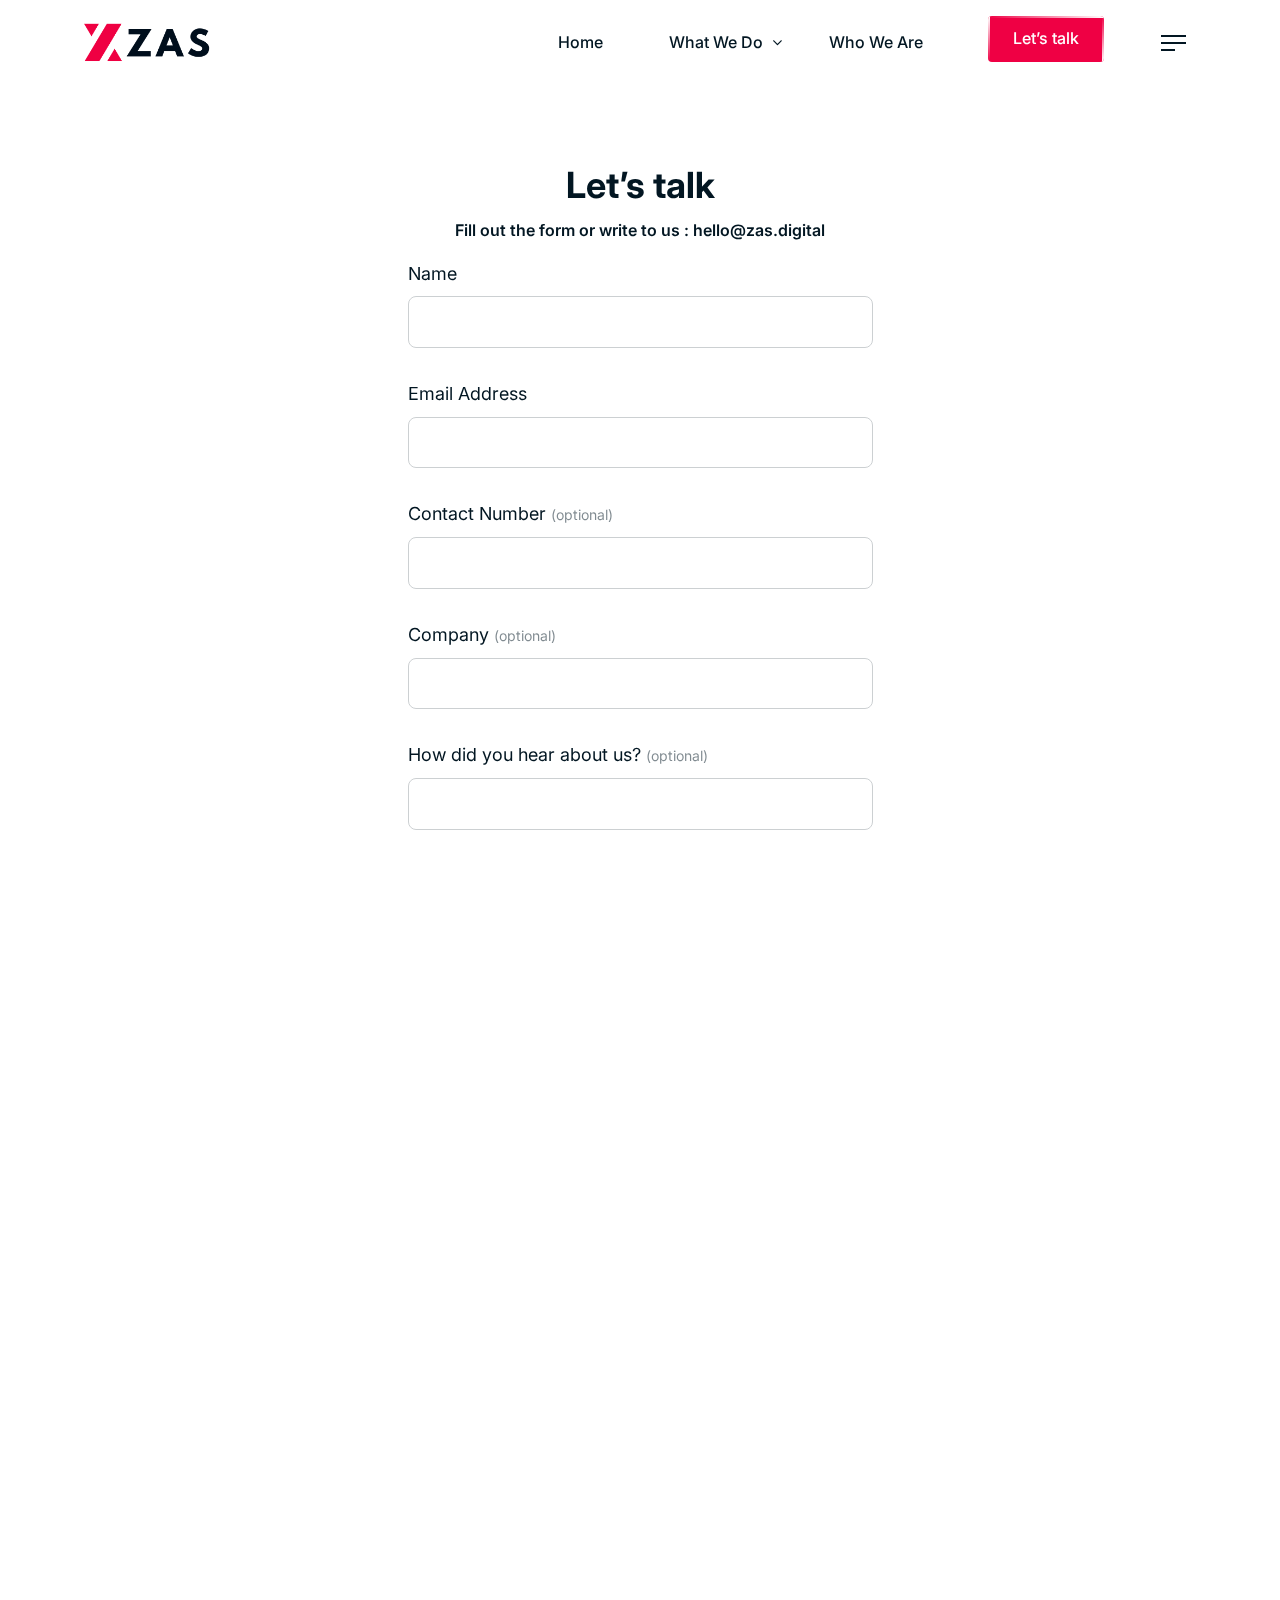
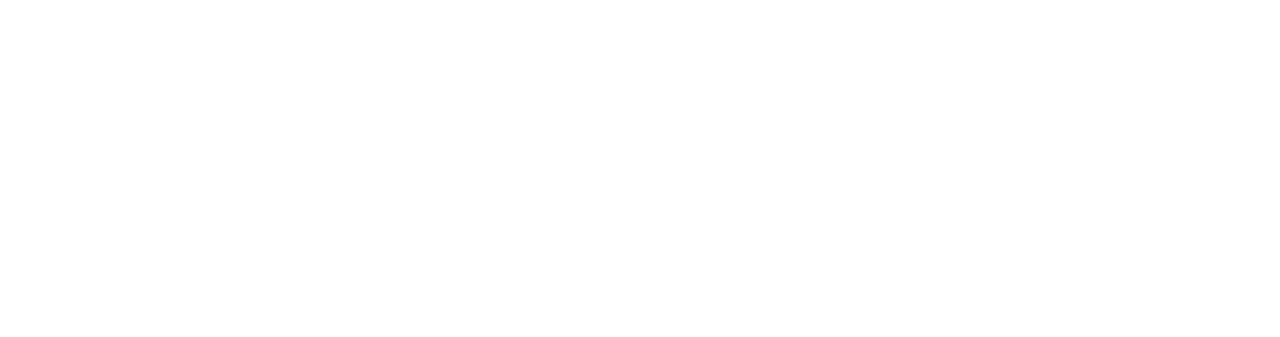
==== commit 2129a14c: "meta data informatin update" ====
--- a/contact-us.html
+++ b/contact-us.html
@@ -4,8 +4,13 @@
         <meta http-equiv="Content-Type" content="text/html; charset=UTF-8">
         <meta name="viewport" content="width=device-width, initial-scale=1.0, maximum-scale=1.0, user-scalable=0, shrink-to-fit=no">
         <meta http-equiv="X-UA-Compatible" content="IE=edge">
-        <link rel="icon" href="assets/images/favicon.ico" sizes="32x32" />
-        <title>Contact Us</title>
+        <link rel="icon" href="assets/images/favicon.svg" sizes="32x32" />
+       
+        <title>ZAS Solutions | You dream It, We Build It | India</title>
+        <meta name="title" content="Request For Service | ZAS Solutions | You dream It, We Build It" />
+        <meta name="description" content="Tell us a bit about your company and your needs and we’ll be in touch to set up a time to connect."/>
+        <meta name="keywords" content="Request for Services, Service, Annual Revenue, zas, z axis software solutions"/>
+        <link rel="canonical" href="https://zas.digital/in-en/request-for-services" />
         
         <link rel="stylesheet" href="assets/css/aos.css">
         <link rel="stylesheet" href="assets/css/bootstrap.min.css">
@@ -19,19 +24,19 @@
         <nav class="navbar main-menu navbar-expand-lg fixed-top">
             <div class="container">
             <a href="index.html" class="navbar-brand">
-                <img src="assets/images/logo.svg" class="img-fluid" alt="logo">
+                <img src="assets/images/logo.png" class="img-fluid" alt="logo">
             </a>
             <div class="navbar-nav justify-content-end flex-grow-1 pe-3 show-desktop">
                 <li>
-                <a class="nav-item nav-link" aria-current="page" href="index.html">Home</a>
+                <a class="nav-item nav-link " aria-current="page" href="index.html">Home</a>
                 </li>
                 <li class="dropdown ">
-                    <a href="" class="dropdown-toggle" type="button" id="dropdownMenuButton" data-bs-toggle="dropdown">
+                    <a href="" class="dropdown-toggle py-2" type="button" id="dropdownMenuButton" data-bs-toggle="dropdown">
                         What We Do
                     </a>
                     <ul class="dropdown-menu" aria-labelledby="dropdownMenuButton">
-                        <li><a class="dropdown-item" href="pd-startup.html">PD for Startup</a></li>
-                        <li><a class="dropdown-item" href="pd-enterprise.html">PD for Enterprise</a></li>
+                        <li><a class="dropdown-item" href="pd-startup.html">Startup</a></li>
+                        <li><a class="dropdown-item" href="pd-enterprise.html">Enterprise</a></li>
                         <li><a class="dropdown-item" href="dedicated-team.html">Dedicated Team </a></li>
                     </ul>
                 </li>
@@ -39,7 +44,7 @@
                 <a class="nav-item nav-link" href="who-we-are.html">Who We Are</a>
                 </li>
                 <li>
-                    <a href="contact-us.html" class="theam-button red-btn"><span>Let’s talk</span></a>
+                    <a href="contact-us.html" class="theam-button red-btn "><span>Let’s talk</span></a>
                 </li>
             </div>
             <button class="btn border-0" type="button" data-bs-toggle="offcanvas" data-bs-target="#offcanvasRight" aria-controls="offcanvasRight">
@@ -59,28 +64,15 @@
                     <div class="align-self-top">  
                         <div class="overlay-content">
                             <a href="index.html">Home</a>
-                            <a href="portfolio.html">Portfolio</a>
-                            <a href="services.html">Services</a>
-                            <a href="about.html">About</a>
-                            <a href="contact-us.html">Contact</a>
+                            <a href="pd-startup.html">Startup</a>
+                            <a href="pd-enterprise.html">Enterprise</a>
+                            <a href="dedicated-team.html">Dedicated Team </a>
+                            <a href="about.html">Our Team</a>
+                            <a href="contact-us.html" class="active">Contact</a>
                         </div>
-                        <div class=" justify-content-end flex-grow-1 show-responsive">
-                            <li class="dropdown ">
-                                <a href="" class="dropdown-toggle" type="button" id="dropdownMenuButton" data-bs-toggle="dropdown">
-                                    What We Do
-                                </a>
-                                <ul class="dropdown-menu" aria-labelledby="dropdownMenuButton">
-                                    <li><a class="dropdown-item" href="pd-startup.html">PD for Startup</a></li>
-                                    <li><a class="dropdown-item" href="pd-enterprise.html">PD for Enterprise</a></li>
-                                    <li><a class="dropdown-item" href="dedicated-team.html">Dedicated Team </a></li>
-                                </ul>   
-                            </li>
-                            <li> <a class="nav-item nav-link" href="who-we-are.html">Who We Are</a> </li>
-                            
-                        </div>
                     </div>
                     <div class="contact-menu align-self-end d-md-flex justify-content-between">
-                        <div class="menu-contact">
+                        <div class="menu-contact ps-lg-5">
                             <a href="">hello@zas.digital </a><br>
                             <a href="">+91 96005 77410, +1 (979) 900-2589</a>
                         </div>
@@ -98,10 +90,10 @@
         </div>
     </header>
     <body>
-        <section class="contact-form">
+        <section class="contact-form pb-0">
             <div class="container">
                 <div class="row h-100">
-                    <div class="align-self-center">
+                    <div class="align-self-top">
                         <form>
                             <div class="col-lg-5 col-md-8 mx-auto mb-5" data-aos="fade-up">
                                 <h3 class="text-center">Let’s talk</h3>
@@ -189,8 +181,8 @@
                             </div>
                         </form>
                     </div>
-                    <div class="text-align-end">
-                        <p class="text-center pt-5">By clicking the send button I agree with the collection and processing of my personal data as described in the Privacy Policy</p>
+                    <div class="text-align-end mt-5">
+                        <p class="text-center pt-lg-5" data-aos="fade-up">By clicking the send button I agree with the collection and processing of my personal data as described in the Privacy Policy</p>
                     </div>
                 </div>
                 
--- a/assets/css/style.css
+++ b/assets/css/style.css
@@ -26,11 +26,7 @@
     font-weight: 400;
     transition: all 1.3s ease-out;
 }
-.cursorA{
-    z-index: 9999;
-	mix-blend-mode: difference;
-	transition: all 0.3s ease-out;
-}
+
 .paragraph{font-size: 18px !important;line-height: 1.6;}
 ul{padding: 0;margin: 0;}
 h1,h2,h3,h4,h5,h6{font-weight: 700;}
@@ -218,33 +214,63 @@
 	border-radius: 50%;
 	mix-blend-mode: exclusion;
 }
-
+.cursorA{
+    z-index: 9999;
+	mix-blend-mode: difference;
+	transition: all 0.3s ease-out;
+}
 /* navigation */
 .main-menu.stickey{transition: all 0.5s ease-in-out;box-shadow: 0px 4px 4px rgba(2, 22, 34, 0.15);}
 .main-menu{
     padding: 1rem 0;transition: all 0.5s ease-in-out;background: var(--white-color);
 }
+.navbar-brand img {
+    width: 8rem;
+}
 .navbar-nav li {
-    padding: 0 1.5rem;    align-self: center;
+    padding: 0 1.8rem;align-self: center;position: relative;
 }
 .navbar-nav li a{
     color: var(--black-color);
     text-decoration: none;
     font-size: 16px !important;
     font-weight: 500;
-}
-.navbar-nav li .dropdown-toggle::after{
+    position: relative;
+}
+.navbar-nav li a:after,.navbar-nav li a.active:after,.main-menu .navbar-nav .dropdown-menu a:after{
+    content: '';
+    display: block;
+    width: 0;
+    height: 5px;
+    background: var(--red-color);
+    transition: width .3s;
+    border: 0;
+    position: absolute;
+    bottom: -1.5rem;
+    left: 0;
+}
+.main-menu .navbar-nav .dropdown-menu a.active,.offcanvas-body a.active{color:var(--red-color);}
+.navbar-nav li a:hover::after,.navbar-nav li a.active:after{width: 100%;}
+.navbar-nav li .dropdown-toggle::before{
     border: 0;
     content: '\f107';
     font-family: 'FontAwesome';
     vertical-align: baseline;
-}
+    position: absolute;
+    right: -1.2rem;
+}
+.dropdown li a::after,.dropdown li a:hover::after{display: none !important;}
 .main-menu .navbar-nav .dropdown-menu {
     border: 0;
+    border-top: 2px solid var(--red-color);
     box-shadow: 0px 4px 4px rgb(2 22 34 / 15%);
-    border-radius: 8px;
+    border-radius: 0 0 8px 8px;
     margin-top: 1rem !important;
     padding-bottom: 1rem;
+}
+.main-menu .navbar-nav .dropdown-menu a {
+    color: var(--black-color);
+    background: transparent;
 }
 .offcanvas{width: 80% !important;}
 .main-menu .navbar-nav .dropdown-menu a{
@@ -435,13 +461,15 @@
     color: var(--red-color);
     font-family: 'FontAwesome';
     background-image: none;
-    transform: rotate(180deg);
+    transform: rotate(180deg);font-size: 1.4rem;
 }
 .accordion-button:not(.collapsed)::after{
     content: '\f107';
     color: var(--red-color);
     font-family: 'FontAwesome';
     background-image: none;
+    transform: rotate(180deg);
+    font-size: 1.4rem;
 }
 .faq-items .accordion-item button{background-color: transparent;font-size: 18px;line-height:32px;padding: 1rem 1.5rem;color: var(--black-color);}
 .faq-items .accordion-item .accordion-body{padding-top: 0;}
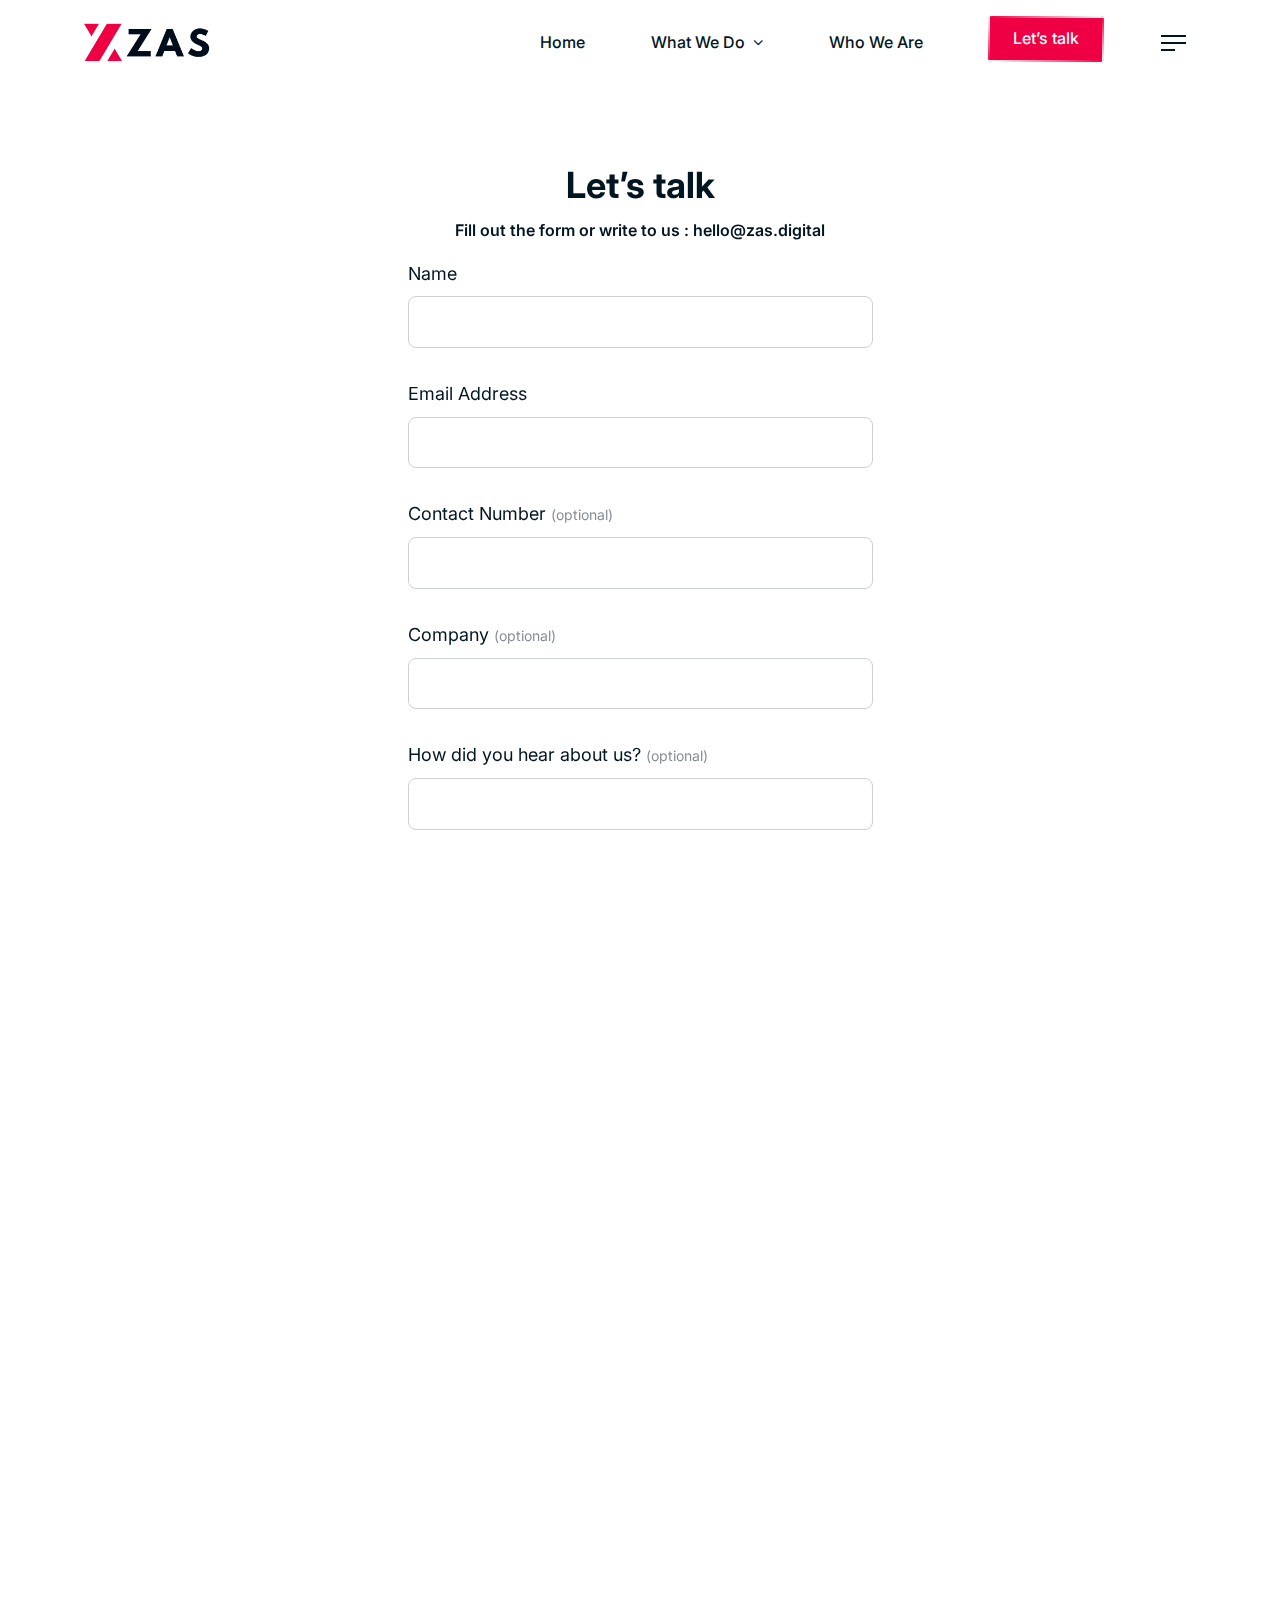
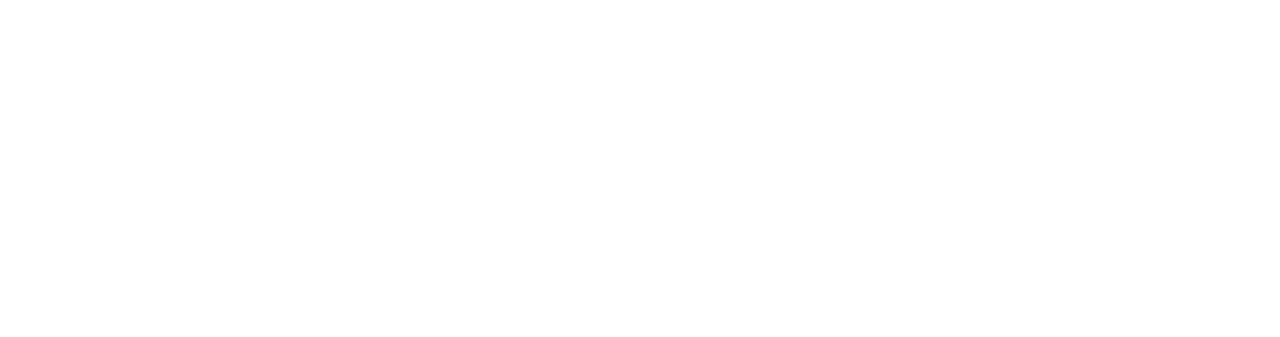
==== commit b621e6e5: "Content Changes" ====
--- a/contact-us.html
+++ b/contact-us.html
@@ -68,6 +68,7 @@
                             <a href="pd-enterprise.html">Enterprise</a>
                             <a href="dedicated-team.html">Dedicated Team </a>
                             <a href="about.html">Our Team</a>
+                            <a href="https://www.linkedin.com/company/zas-solutions/jobs/" target="_blank" >Jobs</a>
                             <a href="contact-us.html" class="active">Contact</a>
                         </div>
                     </div>
@@ -78,10 +79,10 @@
                         </div>
                         <div class="social-media align-self-center">
                             <ul>
-                                <li><a href=""><img src="assets/images/linkedin.png" class="img-fluid" alt="linkedin"></a></li>
-                                <li><a href=""><img src="assets/images/twitter.png" class="img-fluid" alt="twitter"></a></li>
-                                <li><a href=""><img src="assets/images/fb.png" class="img-fluid" alt="facebook"></a></li>
-                                <li><a href=""><img src="assets/images/insta.png" class="img-fluid" alt="insta"></a></li>
+                                <li><a href="https://www.linkedin.com/company/zas-solutions" target="_blank"><img src="assets/images/linkedin.png" class="img-fluid" alt="linkedin"></a></li>
+                                <li><a href="https://twitter.com/zaxissoftware" target="_blank"><img src="assets/images/twitter.png" class="img-fluid" alt="twitter"></a></li>
+                                <li><a href="https://www.facebook.com/zaxissoftware/" target="_blank"><img src="assets/images/fb.png" class="img-fluid" alt="facebook"></a></li>
+                                <li><a href="https://www.instagram.com/zaxissoftware/" target="_blank"><img src="assets/images/insta.png" class="img-fluid" alt="Insta"></a></li>
                             </ul>
                         </div>
                     </div>
--- a/assets/css/style.css
+++ b/assets/css/style.css
@@ -1,243 +1,348 @@
 :root {
-    --black-color:#021622;
-    /* --red-color:#EB1515; */
-    --red-color:#EF0044;
-    --white-color:#ffffff; 
-    --dark-green-color:#ffffff; 
-    --light-blue-color:#F9FBFF;
-}
-.text-black{color:var(--black-color) !important}
-.bg-black{background-color: var(--black-color)!important;}
-
-.text-red{color:var(--red-color) !important}
-.bg-red{background-color: var(--red-color)!important;}
-
-.text-white{color:var(--white-color) !important}
-.bg-white{background-color: var(--white-color)!important;}
-
-.text-light-blue{color:var(--light-blue-color) !important}
-.bg-light-blue{background-color: var(--light-blue-color)!important;}
+  --black-color: #021622;
+  /* --red-color:#EB1515; */
+  --red-color: #ef0044;
+  --white-color: #ffffff;
+  --dark-green-color: #ffffff;
+  --light-blue-color: #f9fbff;
+}
+.text-black {
+  color: var(--black-color) !important;
+}
+.bg-black {
+  background-color: var(--black-color) !important;
+}
+
+.text-red {
+  color: var(--red-color) !important;
+}
+.bg-red {
+  background-color: var(--red-color) !important;
+}
+
+.text-white {
+  color: var(--white-color) !important;
+}
+.bg-white {
+  background-color: var(--white-color) !important;
+}
+
+.text-light-blue {
+  color: var(--light-blue-color) !important;
+}
+.bg-light-blue {
+  background-color: var(--light-blue-color) !important;
+}
 /* global properties */
-body{
-    font-family: 'Inter', sans-serif;
-    font-size: 16px;
-    color: var(--black-color);
-    line-height: 1.6;
-    font-weight: 400;
-    transition: all 1.3s ease-out;
-}
-
-.paragraph{font-size: 18px !important;line-height: 1.6;}
-ul{padding: 0;margin: 0;}
-h1,h2,h3,h4,h5,h6{font-weight: 700;}
-h1{font-size: 54px;line-height: 75px;}
-h2{font-size: 40px;line-height: 62px;}
-h3{font-size: 36px;line-height: 50px;}
-h4{font-size: 26px;}
-h5{font-size: 24px;}
-h6{font-size: 20px;}
-.font-20{font-size: 20px;}
-.fw-600{font-weight: 600;}
-.fw-500{font-weight: 500;}
-.bg-none{background-color: transparent;background: transparent;}
-.theam-button{
-    text-decoration: none;
-    color: var(--white-color) !important;
-    font-weight:500;
-    padding: 10px 25px;
-    display: inline-block;
-    border-radius: 4px;
-    transition: all ease 0.5s;
-    position: relative;
-    overflow: hidden;
-}
-.black-btn{background: var(--black-color);}
-.red-btn{background: var(--red-color);}
+
+body {
+  font-family: "Inter", sans-serif;
+  font-size: 16px;
+  color: var(--black-color);
+  line-height: 1.6;
+  font-weight: 400;
+  transition: all 1.3s ease-out;
+}
+
+.paragraph {
+  font-size: 18px !important;
+  line-height: 1.6;
+}
+ul {
+  padding: 0;
+  margin: 0;
+}
+h1,
+h2,
+h3,
+h4,
+h5,
+h6 {
+  font-weight: 700;
+}
+h1 {
+  font-size: 54px;
+  line-height: 75px;
+}
+h2 {
+  font-size: 40px;
+  line-height: 62px;
+}
+h3 {
+  font-size: 36px;
+  line-height: 50px;
+}
+h4 {
+  font-size: 26px;
+}
+h5 {
+  font-size: 24px;
+}
+h6 {
+  font-size: 20px;
+}
+.font-20 {
+  font-size: 20px;
+}
+.fw-600 {
+  font-weight: 600;
+}
+.fw-500 {
+  font-weight: 500;
+}
+.bg-none {
+  background-color: transparent;
+  background: transparent;
+}
+.theam-button {
+  text-decoration: none;
+  color: var(--white-color) !important;
+  font-weight: 500;
+  padding: 10px 25px;
+  display: inline-block;
+  border-radius: 4px;
+  transition: all ease 0.5s;
+  position: relative;
+  overflow: hidden;
+}
+.black-btn {
+  background: var(--black-color);
+}
+.red-btn {
+  background: var(--red-color);
+}
 .theam-button:before {
-    content: "";
-    position: absolute;
-    top: 0;
-    left: 0;
-    width: 100%;
-    height: 2px;
-    background: -webkit-gradient(linear, right top, left top, from(#ffffff), to(transparent));
-    background: linear-gradient(right, #ffffff, transparent);
-    -webkit-animation: right 2s linear infinite;
-    animation: right 2s linear infinite;
+  content: "";
+  position: absolute;
+  top: 0;
+  left: 0;
+  width: 100%;
+  height: 2px;
+  background: -webkit-gradient(
+    linear,
+    right top,
+    left top,
+    from(#ffffff),
+    to(transparent)
+  );
+  background: linear-gradient(right, #ffffff, transparent);
+  -webkit-animation: right 2s linear infinite;
+  animation: right 2s linear infinite;
 }
 .theam-button::after {
-    content: "";
-    position: absolute;
-    bottom: 0;
-    left: 0;
-    width: 100%;
-    height: 2px;
-    background: -webkit-gradient(linear, left top, right top, from(#ffffff), to(transparent));
-    background: linear-gradient(left, #ffffff, transparent);
-    -webkit-animation: left 2s linear infinite;
-    animation: left 2s linear infinite;
+  content: "";
+  position: absolute;
+  bottom: 0;
+  left: 0;
+  width: 100%;
+  height: 2px;
+  background: -webkit-gradient(
+    linear,
+    left top,
+    right top,
+    from(#ffffff),
+    to(transparent)
+  );
+  background: linear-gradient(left, #ffffff, transparent);
+  -webkit-animation: left 2s linear infinite;
+  animation: left 2s linear infinite;
 }
 .theam-button span::before {
-    content: "";
-    position: absolute;
-    top: 0;
-    left: 0;
-    width: 2px;
-    height: 100%;
-    background: -webkit-gradient(linear, left top, left bottom, from(#ffffff), to(transparent));
-    background: linear-gradient(top, #ffffff, transparent);
-    -webkit-animation: top 2s linear infinite;
-    animation: top 2s linear infinite;
-    -webkit-animation-delay: 1s;
-    animation-delay: 1s;
+  content: "";
+  position: absolute;
+  top: 0;
+  left: 0;
+  width: 2px;
+  height: 100%;
+  background: -webkit-gradient(
+    linear,
+    left top,
+    left bottom,
+    from(#ffffff),
+    to(transparent)
+  );
+  background: linear-gradient(top, #ffffff, transparent);
+  -webkit-animation: top 2s linear infinite;
+  animation: top 2s linear infinite;
+  -webkit-animation-delay: 1s;
+  animation-delay: 1s;
 }
 .theam-button span::after {
-    content: "";
-    position: absolute;
-    bottom: 0;
-    right: 0;
-    width: 2px;
-    height: 100%;
-    background: -webkit-gradient(linear, left bottom, left top, from(#ffffff), to(transparent));
-    background: linear-gradient(bottom, #ffffff, transparent);
-    -webkit-animation: bottom 2s linear infinite;
-    animation: bottom 2s linear infinite;
-    -webkit-animation-delay: 1s;
-    animation-delay: 1s;
+  content: "";
+  position: absolute;
+  bottom: 0;
+  right: 0;
+  width: 2px;
+  height: 100%;
+  background: -webkit-gradient(
+    linear,
+    left bottom,
+    left top,
+    from(#ffffff),
+    to(transparent)
+  );
+  background: linear-gradient(bottom, #ffffff, transparent);
+  -webkit-animation: bottom 2s linear infinite;
+  animation: bottom 2s linear infinite;
+  -webkit-animation-delay: 1s;
+  animation-delay: 1s;
 }
 
 @-webkit-keyframes left {
-    0% {
-      -webkit-transform: translateX(100%);
-              transform: translateX(100%);
-    }
-    100% {
-      -webkit-transform: translateX(-100%);
-              transform: translateX(-100%);
-    }
-  }
-  
-  @keyframes left {
-    0% {
-      -webkit-transform: translateX(100%);
-              transform: translateX(100%);
-    }
-    100% {
-      -webkit-transform: translateX(-100%);
-              transform: translateX(-100%);
-    }
-  }
-  
-  @-webkit-keyframes right {
-    0% {
-      -webkit-transform: translateX(-100%);
-              transform: translateX(-100%);
-    }
-    100% {
-      -webkit-transform: translateX(100%);
-              transform: translateX(100%);
-    }
-  }
-  
-  @keyframes right {
-    0% {
-      -webkit-transform: translateX(-100%);
-              transform: translateX(-100%);
-    }
-    100% {
-      -webkit-transform: translateX(100%);
-              transform: translateX(100%);
-    }
-  }
-  
-  @-webkit-keyframes top {
-    0% {
-      -webkit-transform: translateY(100%);
-              transform: translateY(100%);
-    }
-    100% {
-      -webkit-transform: translateY(-100%);
-              transform: translateY(-100%);
-    }
-  }
-  
-  @keyframes top {
-    0% {
-      -webkit-transform: translateY(100%);
-              transform: translateY(100%);
-    }
-    100% {
-      -webkit-transform: translateY(-100%);
-              transform: translateY(-100%);
-    }
-  }
-  
-  @-webkit-keyframes bottom {
-    0% {
-      -webkit-transform: translateY(-100%);
-              transform: translateY(-100%);
-    }
-    100% {
-      -webkit-transform: translateY(100%);
-              transform: translateY(100%);
-    }
-  }
-  
-  @keyframes bottom {
-    0% {
-      -webkit-transform: translateY(-100%);
-              transform: translateY(-100%);
-    }
-    100% {
-      -webkit-transform: translateY(100%);
-              transform: translateY(100%);
-    }
-  }
-button:focus{box-shadow: none !important;border-color:transparent}
-.form-control:focus{box-shadow: none !important;border: 1px solid var(--black-color);opacity: 1;}
- /* {
+  0% {
+    -webkit-transform: translateX(100%);
+    transform: translateX(100%);
+  }
+  100% {
+    -webkit-transform: translateX(-100%);
+    transform: translateX(-100%);
+  }
+}
+
+@keyframes left {
+  0% {
+    -webkit-transform: translateX(100%);
+    transform: translateX(100%);
+  }
+  100% {
+    -webkit-transform: translateX(-100%);
+    transform: translateX(-100%);
+  }
+}
+
+@-webkit-keyframes right {
+  0% {
+    -webkit-transform: translateX(-100%);
+    transform: translateX(-100%);
+  }
+  100% {
+    -webkit-transform: translateX(100%);
+    transform: translateX(100%);
+  }
+}
+
+@keyframes right {
+  0% {
+    -webkit-transform: translateX(-100%);
+    transform: translateX(-100%);
+  }
+  100% {
+    -webkit-transform: translateX(100%);
+    transform: translateX(100%);
+  }
+}
+
+@-webkit-keyframes top {
+  0% {
+    -webkit-transform: translateY(100%);
+    transform: translateY(100%);
+  }
+  100% {
+    -webkit-transform: translateY(-100%);
+    transform: translateY(-100%);
+  }
+}
+
+@keyframes top {
+  0% {
+    -webkit-transform: translateY(100%);
+    transform: translateY(100%);
+  }
+  100% {
+    -webkit-transform: translateY(-100%);
+    transform: translateY(-100%);
+  }
+}
+
+@-webkit-keyframes bottom {
+  0% {
+    -webkit-transform: translateY(-100%);
+    transform: translateY(-100%);
+  }
+  100% {
+    -webkit-transform: translateY(100%);
+    transform: translateY(100%);
+  }
+}
+
+@keyframes bottom {
+  0% {
+    -webkit-transform: translateY(-100%);
+    transform: translateY(-100%);
+  }
+  100% {
+    -webkit-transform: translateY(100%);
+    transform: translateY(100%);
+  }
+}
+button:focus {
+  box-shadow: none !important;
+  border-color: transparent;
+}
+.form-control:focus {
+  box-shadow: none !important;
+  border: 1px solid var(--black-color);
+  opacity: 1;
+}
+/* {
     z-index: 1;
 	mix-blend-mode: difference;
 	transition: all 0.3s ease-out;
 }  */
-
-.cursorA{
-	position: fixed;
-	pointer-events: none;
-	opacity: 0; /* Hide cursor Top Left */
-	top: 0;
-	left: 0;
-	width: 13px;
-	height: 13px;
-	background: white;
-	border: 2.2px solid white;
-	border-radius: 50%;
-	mix-blend-mode: exclusion;
-}
-.cursorA{
-    z-index: 9999;
-	mix-blend-mode: difference;
-	transition: all 0.3s ease-out;
+@supports (mix-blend-mode: difference) {
+  .cursorA {
+    background-color: EF0044;
+  }
+}
+@supports not (mix-blend-mode: difference) {
+  .cursorA {
+    color: white;
+  }
+}
+.cursorA {
+  position: fixed;
+  pointer-events: none;
+  opacity: 0; /* Hide cursor Top Left */
+  top: 0;
+  left: 0;
+  width: 13px;
+  height: 13px;
+  background: white;
+  border: 2.2px solid white;
+  border-radius: 50%;
+  mix-blend-mode: exclusion;
+}
+.cursorA {
+  z-index: 9999;
+  mix-blend-mode: difference;
+  transition: all 0.3s ease-out;
 }
 /* navigation */
-.main-menu.stickey{transition: all 0.5s ease-in-out;box-shadow: 0px 4px 4px rgba(2, 22, 34, 0.15);}
-.main-menu{
-    padding: 1rem 0;transition: all 0.5s ease-in-out;background: var(--white-color);
+.main-menu.stickey {
+  transition: all 0.5s ease-in-out;
+  box-shadow: 0px 4px 4px rgba(2, 22, 34, 0.15);
+}
+.main-menu {
+  padding: 1rem 0;
+  transition: all 0.5s ease-in-out;
+  background: var(--white-color);
 }
 .navbar-brand img {
-    width: 8rem;
+  width: 8rem;
 }
 .navbar-nav li {
-    padding: 0 1.8rem;align-self: center;position: relative;
-}
-.navbar-nav li a{
-    color: var(--black-color);
-    text-decoration: none;
-    font-size: 16px !important;
-    font-weight: 500;
-    position: relative;
-}
-.navbar-nav li a:after,.navbar-nav li a.active:after,.main-menu .navbar-nav .dropdown-menu a:after{
+  padding: 0 1.8rem;
+  align-self: center;
+  position: relative;
+}
+.navbar-nav li a {
+  color: var(--black-color);
+  text-decoration: none;
+  font-size: 16px !important;
+  font-weight: 500;
+  position: relative;
+}
+/* .navbar-nav li a:after,.navbar-nav li a.active:after,.main-menu .navbar-nav .dropdown-menu a:after{
     content: '';
     display: block;
     width: 0;
@@ -248,57 +353,88 @@
     position: absolute;
     bottom: -1.5rem;
     left: 0;
-}
-.main-menu .navbar-nav .dropdown-menu a.active,.offcanvas-body a.active{color:var(--red-color);}
-.navbar-nav li a:hover::after,.navbar-nav li a.active:after{width: 100%;}
-.navbar-nav li .dropdown-toggle::before{
-    border: 0;
-    content: '\f107';
-    font-family: 'FontAwesome';
-    vertical-align: baseline;
-    position: absolute;
-    right: -1.2rem;
-}
-.dropdown li a::after,.dropdown li a:hover::after{display: none !important;}
+} */
+.main-menu .navbar-nav .dropdown-menu a.active,
+.offcanvas-body a.active,
+.navbar-nav li a.active {
+  color: var(--red-color) !important;
+}
+/* .navbar-nav li a:hover::after,.navbar-nav li a.active:after{width: 100%;} */
+.navbar-nav li .dropdown-toggle::after {
+  border: 0;
+  content: "\f107";
+  font-family: "FontAwesome";
+  vertical-align: baseline;
+}
+.dropdown li a::after,
+.dropdown li a:hover::after {
+  display: none !important;
+}
 .main-menu .navbar-nav .dropdown-menu {
-    border: 0;
-    border-top: 2px solid var(--red-color);
-    box-shadow: 0px 4px 4px rgb(2 22 34 / 15%);
-    border-radius: 0 0 8px 8px;
-    margin-top: 1rem !important;
-    padding-bottom: 1rem;
+  border: 0;
+  border-top: 2px solid var(--red-color);
+  box-shadow: 0px 4px 4px rgb(2 22 34 / 15%);
+  border-radius: 0 0 8px 8px;
+  margin-top: 1rem !important;
+  padding-bottom: 1rem;
 }
 .main-menu .navbar-nav .dropdown-menu a {
-    color: var(--black-color);
-    background: transparent;
-}
-.offcanvas{width: 80% !important;}
-.main-menu .navbar-nav .dropdown-menu a{
-    padding: 0.5rem;
-}
-.main-menu .open,.main-menu .close {
-    display: inline-block;
-    cursor: pointer;
-    font-size: 2rem;
-    color: #fff;
-    text-decoration: none;
-    transition: 0.5s;
-}
+  color: var(--black-color);
+  background: transparent;
+}
+.offcanvas {
+  width: 80% !important;
+}
+.main-menu .navbar-nav .dropdown-menu a {
+  padding: 0.5rem;
+}
+.main-menu .open,
 .main-menu .close {
-    content: '+';
-    font-size: 4rem;
-    color: red;
-    font-weight: 100;
-    transform: rotate(45deg);
-}
-.bar1,  .bar2, .bar3 {background-color: var(--black-color);width: 25px;height: 2px;margin: 5px 0;transition: 0.4s;}
-    .sticky-header .bar1, .sticky-header .bar2, .sticky-header  .bar3 {background-color: #000;}
-     .bar3 {width: 14px;}
-    .change .bar3 {-webkit-transform: rotate(45deg) translate(-3px, -4px);transform: rotate(45deg) translate(-3px, -4px);width:100%}
-    .change .bar1 {-webkit-transform: rotate(-45deg) translate(-1px, 2px);transform: rotate(-45deg) translate(-1px, 2px);}
-    .change .bar2{display: none;}
-
-.main-menu  .overlay {
+  display: inline-block;
+  cursor: pointer;
+  font-size: 2rem;
+  color: #fff;
+  text-decoration: none;
+  transition: 0.5s;
+}
+.main-menu .close {
+  content: "+";
+  font-size: 4rem;
+  color: red;
+  font-weight: 100;
+  transform: rotate(45deg);
+}
+.bar1,
+.bar2,
+.bar3 {
+  background-color: var(--black-color);
+  width: 25px;
+  height: 2px;
+  margin: 5px 0;
+  transition: 0.4s;
+}
+.sticky-header .bar1,
+.sticky-header .bar2,
+.sticky-header .bar3 {
+  background-color: #000;
+}
+.bar3 {
+  width: 14px;
+}
+.change .bar3 {
+  -webkit-transform: rotate(45deg) translate(-3px, -4px);
+  transform: rotate(45deg) translate(-3px, -4px);
+  width: 100%;
+}
+.change .bar1 {
+  -webkit-transform: rotate(-45deg) translate(-1px, 2px);
+  transform: rotate(-45deg) translate(-1px, 2px);
+}
+.change .bar2 {
+  display: none;
+}
+
+.main-menu .overlay {
   position: fixed;
   width: 0;
   top: 0;
@@ -308,18 +444,18 @@
   transition: 0.5s;
   right: 0;
   box-shadow: rgb(34 34 34 / 20%) 10px 10px 20px 20px;
-  
-}
-
-.offcanvas-body{
+}
+
+.offcanvas-body {
   text-align: right;
   position: relative;
   width: 100%;
 }
 .offcanvas.offcanvas-end {
-    padding-right: 5%;
-}
-.offcanvas-body a,.offcanvas-body .navbar-nav li a {
+  padding-right: 5%;
+}
+.offcanvas-body a,
+.offcanvas-body .navbar-nav li a {
   font-size: 52px;
   font-weight: 700;
   color: var(--black-color);
@@ -330,11 +466,11 @@
   position: relative;
   /* padding: 0.5rem 0; */
 }
-.offcanvas-body a:hover{
-    /* margin-right: 1rem; */
-    transform: scale(1.001);
-    /* transition: all 0.5s ease-in-out; */
-    color: var(--red-color);
+.offcanvas-body a:hover {
+  /* margin-right: 1rem; */
+  transform: scale(1.001);
+  /* transition: all 0.5s ease-in-out; */
+  color: var(--red-color);
 }
 .offcanvas-body a:after {
   content: "";
@@ -349,406 +485,925 @@
   display: block;
 }
 .social-media ul li {
+  list-style-type: none;
+  display: inline-block;
+  margin: 0 1rem;
+}
+.menu-contact {
+  text-align: left;
+}
+.menu-contact a {
+  text-decoration: none;
+  color: var(--red-color);
+  display: inline-block;
+  font-size: 18px;
+  font-weight: 400;
+}
+.social-media ul li:last-child {
+  margin-right: 0;
+}
+.dropdown-menu li a:hover {
+  background-color: transparent;
+}
+/* Footer */
+footer {
+  background: #000000;
+}
+.footer-top {
+  padding: 5rem 0;
+}
+.footer-top h2 a {
+  text-decoration: none;
+  position: relative;
+  z-index: 999;
+}
+.footer-top h2 a {
+  overflow: hidden;
+  display: inline;
+  transition: all 0.3s ease-in-out;
+  margin-bottom: 1.5rem;
+  display: block;
+}
+.copyright p {
+  color: #8a8a8a !important;
+  font-size: 13px !important;
+  font-weight: 600;
+}
+footer a {
+  text-decoration: none;
+  color: var(--white-color);
+}
+footer .border-right:after {
+  content: "";
+  width: 1px;
+  height: 100%;
+  background: var(--white-color);
+  position: absolute;
+  right: 0;
+  bottom: 0;
+  top: 0;
+  opacity: 0.5;
+}
+.footer-bottom p {
+  color: var(--white-color);
+  opacity: 1;
+  font-size: 14px;
+}
+.footer-bottom ul li a {
+  font-size: 13px;
+  font-weight: 600;
+}
+.footer-bottom ul li:first-child {
+  margin-left: 0;
+}
+.footer-bottom ul li {
+  list-style-type: none;
+  display: inline-block;
+  margin: 0 0.5rem;
+  transition: all 0.3s ease-in-out;
+}
+.footer-bottom ul li:hover a,
+.footer-top h2:hover a,
+.footer-top h5:hover a {
+  color: var(--red-color);
+  transition: all 0.3s ease-in-out;
+}
+footer a {
+  color: var(--white-color);
+  text-decoration: none;
+}
+.down-arrow {
+  margin-bottom: 6rem;
+}
+.down-arrow:before {
+  content: "";
+  width: 1px;
+  height: 65px;
+  position: absolute;
+  left: 0;
+  right: 0;
+  top: 0;
+  background: var(--red-color);
+  margin: auto;
+  opacity: 0.7;
+}
+.down-arrow:after {
+  content: "\f107";
+  color: var(--red-color);
+  opacity: 0.7;
+  position: absolute;
+  bottom: -80px;
+  margin-left: -6px;
+  font-size: 20px;
+  font-family: "Fontawesome";
+}
+.footer-bottom .social-icons li {
+  margin: 0 1.8rem;
+}
+.footer-bottom .social-icons li a i {
+  font-size: 18px;
+}
+a.link span.inner,
+button.link span.inner {
+  padding: 15px;
+  display: inline-block;
+  position: relative;
+  z-index: 2;
+}
+a.link--animated span.underlined,
+button.link--animated span.underlined {
+  overflow: hidden;
+  width: 100%;
+  display: inline-block;
+  position: relative;
+}
+a.link--animated span.underlined:before,
+button.link--animated span.underlined:before {
+  content: "";
+  position: absolute;
+  height: 1px;
+  bottom: 2px;
+  left: -2px;
+  transition: all 0.25s ease-out;
+  background-color: var(--red-color);
+  z-index: -3;
+  width: calc(100% + 4px);
+  display: block;
+}
+a.link--animated span.underlined:after,
+button.link--animated span.underlined:after {
+  content: "";
+  position: absolute;
+  width: calc(100% + 4px);
+  height: 1px;
+  bottom: 2px;
+  right: -2px;
+  transition: all 0.25s ease-out;
+  background-color: var(--red-color);
+  z-index: -2;
+  width: calc(100% + 4px);
+  display: block;
+}
+a.link--animated:focus span.underlined:before,
+a.link--animated:hover span.underlined:before,
+button.link--animated:focus span.underlined:before,
+button.link--animated:hover span.underlined:before {
+  -ms-animation-name: line-show;
+  -ms-animation-duration: 0.7s;
+  -webkit-animation-name: line-show;
+  animation-name: line-show;
+  -webkit-animation-duration: 0.7s;
+  animation-duration: 0.7s;
+}
+a.link--animated:focus span.underlined:after,
+a.link--animated:hover span.underlined:after,
+button.link--animated:focus span.underlined:after,
+button.link--animated:hover span.underlined:after {
+  -ms-animation-name: line-hide;
+  -ms-animation-duration: 0.7s;
+  -webkit-animation-name: line-hide;
+  animation-name: line-hide;
+  -webkit-animation-duration: 0.7s;
+  animation-duration: 0.7s;
+}
+a.link--animated span.inner,
+button.link--animated span.inner {
+  padding: 0;
+  line-height: inherit;
+  overflow: hidden;
+}
+a.link--animated span.inner:before,
+button.link--animated span.inner:before {
+  content: "";
+  position: absolute;
+  width: 0;
+  height: 2px;
+  bottom: 0;
+  left: -2px;
+  transition: all 0.25s ease-out;
+  background-color: var(--red-color);
+  z-index: -3;
+  display: block;
+}
+a.link--animated span.inner:after,
+button.link--animated span.inner:after {
+  content: "";
+  position: absolute;
+  width: 0;
+  height: 2px;
+  bottom: 0;
+  right: -2px;
+  transition: all 0.25s ease-out;
+  background-color: var(--red-color);
+  z-index: -2;
+  display: block;
+}
+a.link--animated:focus span.inner:before,
+a.link--animated:hover span.inner:before,
+button.link--animated:focus span.inner:before,
+button.link--animated:hover span.inner:before {
+  width: calc(100% + 4px);
+}
+a.link--animated.link-reverse-direction span.inner:after,
+button.link--animated.link-reverse-direction span.inner:after {
+  width: calc(100% + 4px);
+}
+a.link--animated.link-reverse-direction:focus span.inner:before,
+a.link--animated.link-reverse-direction:hover span.inner:before,
+button.link--animated.link-reverse-direction:focus span.inner:before,
+button.link--animated.link-reverse-direction:hover span.inner:before {
+  -ms-animation-name: line-show;
+  -ms-animation-duration: 0.7s;
+  -webkit-animation-name: line-show;
+  animation-name: line-show;
+  -webkit-animation-duration: 0.7s;
+  animation-duration: 0.7s;
+}
+a.link--animated.link-reverse-direction:focus span.inner:after,
+a.link--animated.link-reverse-direction:hover span.inner:after,
+button.link--animated.link-reverse-direction:focus span.inner:after,
+button.link--animated.link-reverse-direction:hover span.inner:after {
+  -ms-animation-name: line-hide;
+  -ms-animation-duration: 0.7s;
+  -webkit-animation-name: line-hide;
+  animation-name: line-hide;
+  -webkit-animation-duration: 0.7s;
+  animation-duration: 0.7s;
+}
+a.link--animated.white-underline span.inner:after,
+button.link--animated.white-underline span.inner:after {
+  background-color: #fff;
+}
+a.link--animated.js-underlined span.inner:after,
+button.link--animated.js-underlined span.inner:after {
+  width: 0;
+}
+a.link--animated.js-underlined span.inner:before,
+button.link--animated.js-underlined span.inner:before {
+  width: 0;
+}
+a.link--animated.js-underlined.active span.inner:before,
+button.link--animated.js-underlined.active span.inner:before {
+  width: calc(100% + 4px);
+}
+a.link--underlined,
+button.link--underlined {
+  transition: color 0.3s ease-in-out;
+}
+a.link--underlined span.inner:before,
+button.link--underlined span.inner:before {
+  content: "";
+  left: 15px;
+  right: 15px;
+  position: absolute;
+  bottom: 10px;
+  height: 2px;
+  transition: background-color 0.3s ease-in-out;
+  background-color: var(--red-color);
+  z-index: -1;
+}
+a.link.with-padding span.inner:after,
+a.link.with-padding span.inner:before,
+button.link.with-padding span.inner:after,
+button.link.with-padding span.inner:before {
+  bottom: 14px;
+}
+a.link--underlined:focus,
+a.link--underlined:hover,
+button.link--underlined:focus,
+button.link--underlined:hover {
+  color: var(--red-color);
+}
+a.link--underlined.white span.inner:before,
+button.link--underlined.white span.inner:before {
+  background-color: #fff;
+}
+a.link--underlined.white:focus span.inner:before,
+a.link--underlined.white:hover span.inner:before,
+button.link--underlined.white:focus span.inner:before,
+button.link--underlined.white:hover span.inner:before {
+  background-color: var(--red-color);
+}
+a.link-background--orange:focus span.inner,
+a.link-background--orange:hover span.inner,
+button.link-background--orange:focus span.inner,
+button.link-background--orange:hover span.inner {
+  -webkit-transform: translateY(0) translateX(0);
+  transform: translateY(0) translateX(0);
+}
+@-webkit-keyframes line-hide {
+  0% {
+    width: calc(100% + 4px);
+  }
+  50% {
+    width: 0;
+  }
+  100% {
+    width: 0;
+  }
+}
+@keyframes line-hide {
+  0% {
+    width: calc(100% + 4px);
+  }
+  50% {
+    width: 0;
+  }
+  100% {
+    width: 0;
+  }
+}
+@-webkit-keyframes line-show {
+  0% {
+    width: 0;
+  }
+  50% {
+    width: 0;
+  }
+  100% {
+    width: calc(100% + 4px);
+  }
+}
+@keyframes line-show {
+  0% {
+    width: 0;
+  }
+  50% {
+    width: 0;
+  }
+  100% {
+    width: calc(100% + 4px);
+  }
+}
+
+/* Home-page */
+.who-we-are {
+  margin-bottom: 2rem;
+}
+.who-we-are p {
+  opacity: 0.7;
+}
+
+@keyframes cursor {
+  from {
+    border-color: var(--black-color);
+  }
+  to {
+    border-color: transparent;
+  }
+}
+.typewriter span {
+  /* border-right: solid var(--black-color) 10px;  */
+  position: relative;
+  animation: cursor 1s ease-in-out infinite;
+  background: linear-gradient(to right, #ef0044 0%, red 100%);
+  -webkit-background-clip: text;
+  -webkit-text-fill-color: transparent;
+}
+.typewriter span:after {
+  content: "_";
+  width: 2rem;
+  height: 10rem;
+  color: var(--black-color);
+}
+.multi-platform {
+  padding: 6rem 0 8rem;
+}
+.primary-card {
+  /* background: var(--light-blue-color); */
+  border: 1px solid #f9fbff;
+  background: transparent !important;
+  border-radius: 16px;
+  padding: 1.5rem;
+  height: 100%;
+}
+.primary-card h4 {
+  padding-bottom: 2rem;
+  display: inline-block;
+  margin-bottom: 0;
+}
+.what-wedo-card {
+  border: 1px solid #d5d5d5 !important;
+  background: transparent !important;
+}
+.what-wedo-card .body-content {
+  min-height: 130px;
+}
+.what-wedo-card .card-footer {
+  min-height: 15rem;
+}
+.border-line:after {
+  content: "";
+  width: 5rem;
+  height: 2px;
+  background: #d9d9d9;
+  position: absolute;
+  bottom: 0;
+  left: 0;
+  right: 0;
+  margin: auto;
+}
+.primary-card .card-footer {
+  border-top: 2px solid #d9d9d9;
+}
+.primary-card .card-footer ul {
+  padding-left: 1rem;
+}
+.primary-card .card-footer ul li {
+  padding: 0.15rem 0;
+}
+
+.experts {
+  background: var(--white-color);
+  border-radius: 12px;
+  padding: 1rem 1.5rem;
+  text-align: center;
+  height: 100%;
+}
+.experts p {
+  margin-bottom: 0;
+  font-size: 14px;
+  opacity: 0.7;
+  margin-top: 1rem;
+}
+.certify img {
+  filter: brightness(0);
+}
+.faq-items {
+  border: 1px solid #d9d9d9;
+  border-radius: 12px;
+  padding: 2rem;
+}
+.faq-items .accordion {
+  border: 0;
+  --bs-accordion-border-color: unset;
+}
+.faq-items .accordion-item:not(:last-child) {
+  border-bottom: 1px solid #d9d9d9;
+}
+.accordion-button:after {
+  content: "\f106";
+  color: var(--red-color);
+  font-family: "FontAwesome";
+  background-image: none;
+  transform: rotate(180deg);
+  font-size: 1.4rem;
+}
+.accordion-button:not(.collapsed)::after {
+  content: "\f107";
+  color: var(--red-color);
+  font-family: "FontAwesome";
+  background-image: none;
+  transform: rotate(180deg);
+  font-size: 1.4rem;
+}
+.faq-items .accordion-item button {
+  background-color: transparent;
+  font-size: 18px;
+  line-height: 32px;
+  padding: 1rem 1.5rem;
+  color: var(--black-color);
+}
+.faq-items .accordion-item .accordion-body {
+  padding-top: 0;
+}
+.faq-items .accordion-item .accordion-body p {
+  opacity: 0.5;
+}
+
+.service-path:after {
+  content: "";
+  width: 70%;
+  height: 1px;
+  background: var(--red-color);
+  position: absolute;
+  text-align: center;
+  margin: auto;
+  left: 0;
+  right: 0;
+}
+.service-path .experts {
+  position: relative;
+}
+.path-top:after {
+  top: 0;
+  width: 77.5%;
+}
+.service-path.path-bottom .experts:after,
+.service-path.path-top .experts::before {
+  content: "";
+  height: 1.5rem;
+  width: 1px;
+  background: var(--red-color);
+  position: absolute;
+  text-align: center;
+  margin: auto;
+  left: 0;
+  right: 0;
+}
+.service-path.path-top:before {
+  content: "";
+  width: 1px;
+  height: 1.5rem;
+  position: absolute;
+  background: red;
+  top: -1.5rem;
+  margin: auto;
+  left: 0;
+  right: 0;
+}
+.service-path.path-bottom .experts:after {
+  bottom: -1.5rem;
+}
+.service-path.path-top .experts::before {
+  top: -1.5rem;
+}
+/* contact us */
+.contact-form {
+  padding: 10rem 0 5rem;
+}
+.contact-form form label {
+  margin-bottom: 0.5rem;
+  font-size: 18px;
+}
+.contact-form form label span {
+  opacity: 0.5;
+  font-size: 14px;
+}
+.form-group {
+  margin-bottom: 2rem;
+}
+.form-control {
+  border: 1px solid var(--black-color);
+  padding: 0.8rem 1rem;
+  border-radius: 8px;
+  opacity: 0.2;
+}
+[type="radio"]:checked,
+[type="radio"]:not(:checked) {
+  position: absolute;
+  left: -9999px;
+}
+[type="radio"]:checked + label {
+  color: var(--white-color);
+}
+[type="radio"]:checked + label,
+[type="radio"]:not(:checked) + label {
+  position: relative;
+  cursor: pointer;
+  display: inline-block;
+}
+[type="radio"]:checked + label:before,
+[type="radio"]:not(:checked) + label:before {
+  content: "";
+  position: absolute;
+  left: 0;
+  top: 0;
+  width: 100%;
+  height: 100%;
+  border: 1px solid var(--black-color);
+  background: transparent;
+}
+[type="radio"]:checked + label:after,
+[type="radio"]:not(:checked) + label:after {
+  content: "";
+  width: 100%;
+  height: 100%;
+  background: var(--black-color);
+  position: absolute;
+  left: 0;
+  top: 0;
+  -webkit-transition: all 0.2s ease;
+  transition: all 0.2s ease;
+  z-index: -1;
+}
+[type="radio"]:not(:checked) + label:after {
+  opacity: 0;
+  -webkit-transform: scale(0);
+  transform: scale(0);
+}
+[type="radio"]:checked + label:after {
+  opacity: 1;
+  -webkit-transform: scale(1);
+  transform: scale(1);
+}
+.choose-option label {
+  font-size: 16px !important;
+  color: var(--black-color);
+  margin-bottom: 0 !important;
+  padding: 9px 15px;
+  width: 100%;
+  font-weight: 500;
+}
+.choose-option {
+  margin-bottom: 4rem;
+}
+.choose-option h3 {
+  margin-bottom: 2rem;
+}
+.custom-file-input::-webkit-file-upload-button {
+  visibility: hidden;
+}
+.custom-file-input {
+  border-radius: 4px;
+}
+.file-upload label {
+  align-content: center;
+  display: inline-block !important;
+}
+.custom-file-input::before {
+  /* content: url('../images/upload.png')' Upload File'; */
+  content: "\f0ee  Upload File";
+  color: var(--white-color);
+  display: inline-block;
+  /* background: -webkit-linear-gradient(top, #f9f9f9, #e3e3e3); */
+  /* border: 1px solid #999; */
+  border-radius: 3px;
+  padding: 5px 8px;
+  outline: none;
+  white-space: nowrap;
+  -webkit-user-select: none;
+  cursor: pointer;
+  width: 100%;
+  border: 1px solid var(--black-color);
+  padding: 0.8rem 1rem;
+  border-radius: 8px;
+  text-align: center;
+  /* font-family: 'FontAwesome'; */
+  color: var(--black-color);
+}
+.custom-file-input:hover::before {
+  border-color: black;
+}
+.custom-file-input:active {
+  outline: 0;
+}
+.custom-file-input:active::before {
+  background: -webkit-linear-gradient(top, #e3e3e3, #f9f9f9);
+}
+
+/* who we are */
+.text-content {
+  position: absolute;
+  top: 50%;
+  left: 0;
+  right: 0;
+  transform: translate(0, -50%);
+}
+.team-card h5 {
+  max-width: 70%;
+  margin: auto;
+}
+.team-card p {
+  font-size: 14px;
+}
+.team-card .card-header img {
+  width: 200px;
+  height: 200px;
+  border-radius: 50%;
+  object-fit: cover;
+}
+.team-card .card-body a {
+  color: var(--red-color);
+  text-decoration: underline;
+}
+
+
+/* Steps start up */
+.process-steps {
+  max-width: 1000px;
+  margin: auto;
+  position: relative;
+  background: url(../images/path-line.png);
+  background-repeat: no-repeat;
+  background-size: 75% 85%;
+  background-position-x: 45%;
+  background-position-y: 15%;
+}
+.step-block {
+  background: #fff8f8;
+  width: 400px;
+  height: 400px;
+  position: relative;
+  border-radius: 50%;
+}
+.step-block p {
+  font-size: 14px;
+}
+.step-block.right-step {
+  margin-left: auto;
+  margin-top: -4rem;
+}
+.step-block h2 {
+  position: absolute;
+  left: 5%;
+  top: 5%;
+}
+.work-card p {
+  font-size: 14px;
+}
+table thead {
+  background: var(--black-color);
+}
+table tr {
+  border: 1px solid var(--black-color);
+}
+table thead tr th {
+  color: var(--white-color);
+  border: 1px solid var(--black-color);
+}
+table tr th,
+table tr td {
+  padding: 0.8rem 1.2rem !important;
+  font-size: 18px;
+  font-weight: 400;
+  color: var(--black-color);
+  border: 1px solid var(--black-color);
+}
+
+/* media queries starts */
+@media (min-width: 992px) {
+  .show-responsive {
+    display: none;
+  }
+}
+@media (max-width: 991px) {
+  .show-desktop {
+    display: none;
+  }
+  h1 {
+    font-size: 46px;
+    line-height: 65px;
+  }
+  h3 {
+    font-size: 32px;
+    line-height: 48px;
+  }
+  .main-banner.vh-100 {
+    height: 100% !important;
+    padding: 12rem 0 5rem;
+  }
+  .believe-banner img {
+    height: 300px;
+    object-fit: cover;
+    margin-bottom: 2rem;
+  }
+  .team-card h5 {
+    max-width: 100%;
+  }
+  .step-block.right-step {
+    margin-top: 3rem;
+    margin-bottom: 3rem;
+  }
+  .path-top:after {
+    width: 83.5%;
+  }
+  li {
     list-style-type: none;
-    display: inline-block;
-    margin: 0 1rem;
-}
-.menu-contact{text-align: left;}
-.menu-contact a {
-    text-decoration: none;
-    color: var(--red-color);
-    display: inline-block;
+  }
+  .offcanvas-body a,
+  .offcanvas-body .navbar-nav li a {
+    font-size: 30px;
+    padding: 0.4rem 0;
+  }
+  li.dropdown .dropdown-toggle {
+    padding-right: 2rem;
+  }
+  .offcanvas-body a:after {
+    left: unset;
+    right: 0;
+    top: 50%;
+    transform: translate(0, -50%);
+  }
+  .menu-contact a {
+    font-size: 16px;
+  }
+  .offcanvas-body .dropdown-menu {
+    border: 0;
+    background: #ffffff;
+    box-shadow: 0px 4px 4px rgb(2 22 34 / 15%);
+    border-radius: 8px;
+    padding: 1rem 2rem;
+    right: 0 !important;
+    left: unset !important;
+  }
+  .offcanvas-body .dropdown-menu li a {
     font-size: 18px;
     font-weight: 400;
-}
-.social-media ul li:last-child {
-    margin-right: 0;
-}
-.dropdown-menu li a:hover{background-color: transparent;}
-/* Footer */
-.footer-top{padding: 5rem 0;}
-footer a{
-    color: var(--white-color);
-    text-decoration: none;
-}
-.footer-top .border-right{border-right: 1px solid #D9D9D9;}
-.footer-bottom p{color: var(--white-color);opacity: 0.5; font-size: 14px;}
-.footer-bottom ul li{list-style-type: none;display: inline-block; margin:0 0.5rem;}
-/* Home-page */
-.who-we-are{margin-bottom: 2rem;}
-.who-we-are p{opacity: 0.7;}
-
-@keyframes cursor {
-    from { border-color: var(--black-color); }
-    to { border-color: transparent; }
-}
-.typewriter span {
-    /* border-right: solid var(--black-color) 10px;  */
-    position: relative;
-    animation: cursor 1s ease-in-out infinite;
-}
-.typewriter span:after{
-    content: '_';
-    width: 2rem;
-    height: 10rem;
-    color: var(--black-color);
-}
-.multi-platform{padding: 6rem 0 8rem;}
-.primary-card{
-    /* background: var(--light-blue-color); */
-    border: 1px solid #F9FBFF;
-    background: transparent !important;
-    border-radius: 16px;
-    padding: 1.5rem;height: 100%;
-}
-.primary-card h4 {
-    padding-bottom: 2rem;
-    display: inline-block;
+  }
+  .offcanvas-body .dropdown-menu li a:hover {
+    background-color: transparent;
+  }
+  footer .border-right:after {
+    width: 100%;
+    height: 1px;
+    top: unset;
+    bottom: 0;
+  }
+  footer .border-right {
+    padding-bottom: 3rem;
+    margin-bottom: 3rem;
+  }
+  .down-arrow:before {
+    height: 40px;
+  }
+  .down-arrow:after {
+    bottom: -55px;
+  }
+  .footer-top h2 a {
+    margin-bottom: 1rem;
+  }
+  .footer-bottom {
+    margin-top: 2rem;
+  }
+}
+@media (max-width: 767px) {
+  .font-20 {
+    font-size: 16px;
+  }
+  .main-banner.vh-100 {
+    padding: 8rem 0 5rem;
+  }
+  .main-banner img {
+    margin-top: 2rem;
+  }
+  h1 {
+    font-size: 36px;
+    line-height: 52px;
+  }
+  h2 {
+    font-size: 30px;
+    line-height: 46px;
+  }
+  h3 {
+    font-size: 26px;
+    line-height: 42px;
+  }
+  h5 {
+    font-size: 20px;
+  }
+  .multi-platform {
+    padding: 2rem 0;
+  }
+  .multi-platform img {
+    width: 8rem;
+    margin-bottom: 0 !important;
+  }
+  .platform-item,
+  .certify img {
+    margin-bottom: 2rem;
+  }
+  .faq-items {
+    padding: 1rem 0;
+  }
+  .footer-top {
+    padding: 5rem 0 0rem;
+  }
+  .show-desktop,
+  .footer-logo {
+    display: none !important;
+  }
+  a.link.with-padding span.inner:after,
+  a.link.with-padding span.inner:before,
+  button.link.with-padding span.inner:after,
+  button.link.with-padding span.inner:before {
+    bottom: 8px;
+  }
+  .main-banner h1 br {
+    display: block;
+  }
+  br {
+    display: none;
+  }
+
+  .step-block {
+    width: 280px;
+    height: 280px;
+    margin: auto;
+  }
+  .step-block.right-step {
+    margin: 3rem auto;
+  }
+  .step-block h2 {
+    font-size: 24px;
+  }
+  .step-block img {
+    width: 3rem;
+    margin-bottom: 1rem !important;
+  }
+  .step-block p {
+    font-size: 10px;
+  }
+  .step-block.right-step:last-child {
     margin-bottom: 0;
-}
-.what-wedo-card{border:1px solid #d5d5d5 !important;background: transparent !important;}
-.what-wedo-card .body-content {
-    min-height: 130px;
-}
-.what-wedo-card .card-footer {
-    min-height: 15rem;
-}
-.border-line:after {
-    content: '';
-    width: 5rem;
-    height: 2px;
-    background:#D9D9D9;
-    position: absolute;
-    bottom: 0;
-    left: 0;
-    right: 0;
-    margin: auto;
-}
-.primary-card .card-footer{border-top: 2px solid #D9D9D9;}
-.primary-card .card-footer ul {padding-left: 1rem;}
-.primary-card .card-footer ul li{padding: 0.15rem 0;}
-
-.experts {
-    background: var(--light-blue-color);
-    border-radius: 12px;
-    padding: 1rem 1.5rem;
-    text-align: center;
-    height: 100%;
-}
-.experts p{
-    margin-bottom: 0;
-    font-size: 12px;
-    opacity: 0.5;
-    margin-top: 1rem;
-}
-.certify img{
-    filter: brightness(0);
-}
-.faq-items{
-    border: 1px solid #D9D9D9;
-    border-radius: 12px;
-    padding: 2rem;
-}
-.faq-items .accordion{
-    border: 0;
-    --bs-accordion-border-color: unset;
-}
-.faq-items .accordion-item:not(:last-child){
-    border-bottom: 1px solid #D9D9D9;
-}
-.accordion-button:after{
-    content: '\f106';
-    color: var(--red-color);
-    font-family: 'FontAwesome';
-    background-image: none;
-    transform: rotate(180deg);font-size: 1.4rem;
-}
-.accordion-button:not(.collapsed)::after{
-    content: '\f107';
-    color: var(--red-color);
-    font-family: 'FontAwesome';
-    background-image: none;
-    transform: rotate(180deg);
-    font-size: 1.4rem;
-}
-.faq-items .accordion-item button{background-color: transparent;font-size: 18px;line-height:32px;padding: 1rem 1.5rem;color: var(--black-color);}
-.faq-items .accordion-item .accordion-body{padding-top: 0;}
-.faq-items .accordion-item .accordion-body p{opacity: 0.5;}
-
-.service-path:after {
-    content: '';
-    width: 70%;
-    height: 1px;
-    background: var(--red-color);
-    position: absolute;
-    text-align: center;
-    margin: auto;
-    left: 0;
-    right: 0;
-}
-.service-path .experts{position: relative;}
-.path-top:after{top:0;width: 77.5%;}
-.service-path.path-bottom .experts:after,.service-path.path-top .experts::before{
-    content: '';
-    height: 1.5rem;
-    width: 1px;
-    background: var(--red-color);
-    position: absolute;
-    text-align: center;
-    margin: auto;
-    left: 0;
-    right: 0;
-}
-.service-path.path-top:before {
-    content: '';
-    width: 1px;
-    height: 1.5rem;
-    position: absolute;
-    background: red;
-    top: -1.5rem;
-    margin: auto;
-    left: 0;
-    right: 0;
-}
-.service-path.path-bottom .experts:after{bottom: -1.5rem;}
-.service-path.path-top .experts::before{top:-1.5rem}
-/* contact us */
-.contact-form{padding: 10rem 0 5rem;}
-.contact-form form label{
-    margin-bottom: 0.5rem;font-size: 18px;
-}
-.contact-form form label span{opacity:0.5;font-size: 14px;}
-.form-group{
-    margin-bottom: 2rem;
-}
-.form-control{
-    border: 1px solid var(--black-color);
-    padding: 0.8rem 1rem;
-    border-radius: 8px;
-    opacity: 0.2;
-}
-[type="radio"]:checked,
-[type="radio"]:not(:checked) {
-    position: absolute;
-    left: -9999px;
-}
-[type="radio"]:checked + label{color: var(--white-color);}
-[type="radio"]:checked + label,
-[type="radio"]:not(:checked) + label
-{
-    position: relative;
-    cursor: pointer;
-    display: inline-block;
-}
-[type="radio"]:checked + label:before,
-[type="radio"]:not(:checked) + label:before {
-    content: '';
-    position: absolute;
-    left: 0;
-    top: 0;
-    width: 100%;
-    height: 100%;
-    border: 1px solid var(--black-color);
-    background: transparent;
-}
-[type="radio"]:checked + label:after,
-[type="radio"]:not(:checked) + label:after {
-    content: '';
-    width: 100%;
-    height: 100%;
-    background: var(--black-color);
-    position: absolute;
-    left: 0;
-    top: 0;
-    -webkit-transition: all 0.2s ease;
-    transition: all 0.2s ease;
-    z-index: -1;
-}
-[type="radio"]:not(:checked) + label:after {
-    opacity: 0;
-    -webkit-transform: scale(0);
-    transform: scale(0);
-}
-[type="radio"]:checked + label:after {
-    opacity: 1;
-    -webkit-transform: scale(1);
-    transform: scale(1);
-}
-.choose-option label{font-size: 16px !important;color: var(--black-color);margin-bottom: 0 !important;padding: 9px 15px;width: 100%;font-weight: 500;}
-.choose-option {
-    margin-bottom: 4rem;
-}
-.choose-option h3{
-    margin-bottom: 2rem;
-}
-.custom-file-input::-webkit-file-upload-button {
-    visibility: hidden;
-  }
-  .custom-file-input {border-radius: 4px;}
-  .file-upload  label{
-    align-content: center;
-    display: inline-block !important;
-  }
-  .custom-file-input::before {
-    /* content: url('../images/upload.png')' Upload File'; */
-    content: '\f0ee  Upload File';
-    color: var(--white-color);
-    display: inline-block;
-    /* background: -webkit-linear-gradient(top, #f9f9f9, #e3e3e3); */
-    /* border: 1px solid #999; */
-    border-radius: 3px;
-    padding: 5px 8px;
-    outline: none;
-    white-space: nowrap;
-    -webkit-user-select: none;
-    cursor: pointer;
-    width: 100%;
-    border: 1px solid var(--black-color);
-    padding: 0.8rem 1rem;
-    border-radius: 8px;
-    text-align: center;
-    /* font-family: 'FontAwesome'; */
-    color: var(--black-color);
-  }
-  .custom-file-input:hover::before {
-    border-color: black;
-  }
-  .custom-file-input:active {
-    outline: 0;
-  }
-  .custom-file-input:active::before {
-    background: -webkit-linear-gradient(top, #e3e3e3, #f9f9f9); 
-  }
-
-  /* who we are */
-  .text-content {
-    position: absolute;
-    top: 50%;
-    left: 0;
-    right: 0;
-    transform: translate(0, -50%);
-}
-.team-card h5{max-width: 70%;margin: auto;}
-.team-card p{font-size: 14px;}
-
-/* Steps start up */
-.process-steps{
-    max-width: 1000px;
-    margin: auto;
-    position: relative;
-    background: url(../images/path-line.png);
-    background-repeat: no-repeat;
-    background-size: 75% 85%;
-    background-position-x: 45%;
-    background-position-y: 15%;
-}
-.step-block{
-    background: #FFF8F8;
-    width: 400px;
-    height: 400px;
-    position: relative;
-    border-radius: 50%;
-}
-.step-block p{
+  }
+  .process-steps {
+    background: none;
+  }
+  .menu-contact a {
     font-size: 14px;
-}
-.step-block.right-step {
-    margin-left: auto;
-    margin-top: -4rem;
-}
-.step-block h2 {
-    position: absolute;
-    left: 5%;
-    top: 5%;
-}
-.work-card p{font-size: 14px;}
-table thead{
-    background: var(--black-color);
-}
-table tr{border: 1px solid var(--black-color)}
-table thead tr th{ color: var(--white-color);border: 1px solid var(--black-color);}
-table tr th,table tr td{padding: 0.8rem 1.2rem !important;font-size: 18px;font-weight: 400;color: var(--black-color);border: 1px solid var(--black-color)}
-
-
-/* media queries starts */
-@media(min-width:992px){
-    .show-responsive{display: none;}
-}
-@media(max-width:991px){
-    .show-desktop{display: none;}
-    h1 { font-size: 46px; line-height: 65px;}
-    h3 {font-size: 32px;line-height: 48px;}
-    .main-banner.vh-100 {
-        height: 100% !important;
-        padding: 12rem 0 5rem;
-    }
-    .believe-banner img {
-        height: 300px;
-        object-fit: cover;
-        margin-bottom: 2rem;
-    }
-    .team-card h5{max-width: 100%;}
-    .step-block.right-step{margin-top:3rem;margin-bottom: 3rem;}
-    .path-top:after{    width: 83.5%;}
-    li{list-style-type: none;}
-    .offcanvas-body a, .offcanvas-body .navbar-nav li a{font-size: 30px;padding: 0.4rem 0;}
-    li.dropdown .dropdown-toggle {padding-right: 2rem;}
-    .offcanvas-body a:after {
-        left: unset;
-        right: 0;
-        top: 50%;
-        transform: translate(0, -50%);
-    }
-    .menu-contact a {
-        font-size: 16px;
-    }
-    .offcanvas-body .dropdown-menu {
-        border: 0;
-        background: #FFFFFF;
-        box-shadow: 0px 4px 4px rgb(2 22 34 / 15%);
-        border-radius: 8px;padding: 1rem 2rem;
-        right: 0 !important;
-        left: unset !important;
-    }
-    .offcanvas-body .dropdown-menu li a{
-        font-size: 18px;font-weight: 400;
-    }
-    .offcanvas-body .dropdown-menu li a:hover{background-color: transparent;}
-}
-@media(max-width:767px){
-    .font-20 {font-size: 16px;}
-    .main-banner.vh-100{padding: 8rem 0 5rem;}
-    .main-banner img{margin-top: 2rem;}
-    h1 {font-size: 36px;line-height: 52px;}
-    h2 {font-size: 30px;line-height: 46px;}
-    h3 {font-size: 26px;line-height: 42px;}
-    h5 {font-size: 20px;}
-    .multi-platform {padding: 2rem 0;}
-    .multi-platform img{width: 8rem;margin-bottom: 0 !important;}
-    .platform-item,.certify img{margin-bottom: 2rem;}
-    .faq-items{padding: 1rem 0;}
-    .footer-top {
-        padding: 5rem 0 2rem;
-    }
-    .main-banner h1 br{display: block;}
-    br{display: none;}
-    
-    .step-block{
-        width: 280px;
-        height: 280px;margin: auto;
-    }
-    .step-block.right-step{margin:3rem auto;}
-    .step-block h2{font-size: 24px;}
-    .step-block img {
-        width: 3rem;
-        margin-bottom: 1rem !important;
-    }
-    .step-block p {
-        font-size: 10px;
-    }
-    .step-block.right-step:last-child{margin-bottom: 0;}
-    .process-steps{background: none;}
-    .menu-contact a {
-        font-size: 14px;
-    }
-}+  }
+  .footer-top h5 a {
+    font-size: 14px;
+  }
+}
